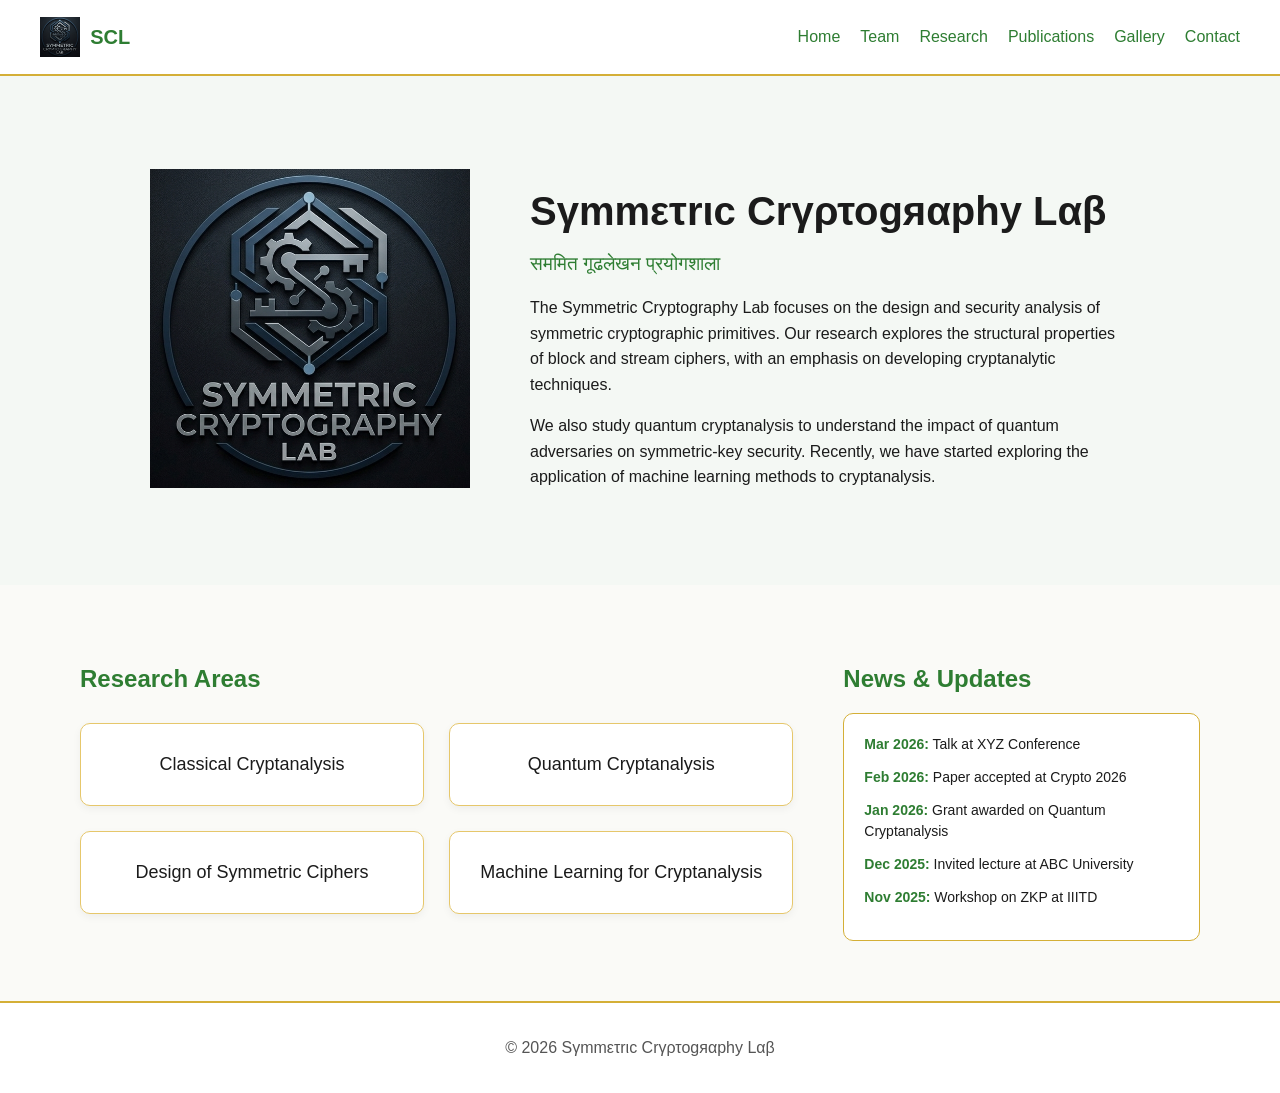
==== index.html @ 76f30d9d "Update index.html" ====
<!DOCTYPE html>
<html lang="en">
<head>
  <meta charset="UTF-8">
  <title>Sγmmετrιc Crγρτοgяαphy Lαβ</title>
  <link rel="stylesheet" href="style.css">
  <meta name="viewport" content="width=device-width, initial-scale=1.0">
</head>

<body>

<!-- Navbar -->
<nav>
  <div class="logo">
    <img src="image.png" alt="SCL Logo">
    <span>SCL</span>
  </div>

  <ul>
    <li><a href="index.html">Home</a></li>
    <li><a href="team.html">Team</a></li>
    <li><a href="research.html">Research</a></li>
    <li><a href="publications.html">Publications</a></li>
    <li><a href="gallery.html">Gallery</a></li>
    <li><a href="contact.html">Contact</a></li>
  </ul>
</nav>

<!-- ROW 1: Logo + About -->
<section class="hero-split">

  <div class="hero-left">
    <img src="image.png" alt="SCL Logo">
  </div>

  <div class="hero-right">
    <h1>Sγmmετrιc Crγρτοgяαphy Lαβ</h1>
    <h3>सममित गूढलेखन प्रयोगशाला</h3>

    <p>
      The Symmetric Cryptography Lab focuses on the design and security analysis of symmetric cryptographic primitives.
      Our research explores the structural properties of block and stream ciphers, with an emphasis on developing cryptanalytic techniques.
    </p>

    <p>
      We also study quantum cryptanalysis to understand the impact of quantum adversaries on symmetric-key security.
      Recently, we have started exploring the application of machine learning methods to cryptanalysis.
    </p>
  </div>

</section>

<!-- ROW 2: Research + News -->
<section class="split-section">

  <!-- LEFT: Research -->
  <div class="left">
    <h2>Research Areas</h2>

    <div class="grid">
      <div class="card">Classical Cryptanalysis</div>
    <div class="card">Quantum Cryptanalysis</div>
    <div class="card">Design of Symmetric Ciphers</div>
    <div class="card">Machine Learning for Cryptanalysis</div>
    </div>
  </div>

  <!-- RIGHT: News -->
<div class="right">
  <h2>News & Updates</h2>

  <div class="news-box">
    <ul>
      <li><strong>Mar 2026:</strong> Talk at XYZ Conference</li>
      <li><strong>Feb 2026:</strong> Paper accepted at Crypto 2026</li>
      <li><strong>Jan 2026:</strong> Grant awarded on Quantum Cryptanalysis</li>
      <li><strong>Dec 2025:</strong> Invited lecture at ABC University</li>
      <li><strong>Nov 2025:</strong> Workshop on ZKP at IIITD</li>
    </ul>
  </div>

</div>

</section>
  

<!-- Footer -->
<footer>
  <p>© 2026 Sγmmετrιc Crγρτοgяαphy Lαβ</p>
</footer>

</body>
</html>
---- style.css ----
body {
  font-family: "Segoe UI", Arial, sans-serif;
  margin: 0;
  background-color: #fafaf7;  /* very light warm background */
  color: #1b1b1b;
}

.container {
  max-width: 1100px;
  margin: auto;
  padding: 0 20px;
}

/* NAVBAR */
nav {
  background-color: #ffffff;
  border-bottom: 2px solid #d4af37;  /* gold */
  padding: 12px 40px;
  display: flex;
  justify-content: space-between;
  align-items: center;
}

/* Logo */
.logo {
  display: flex;
  align-items: center;
  gap: 10px;
}

.logo img {
  height: 40px;
}

.logo span {
  font-size: 20px;
  font-weight: bold;
  color: #2e7d32; /* subtle green */
}

/* Nav links */
nav ul {
  list-style: none;
  display: flex;
  gap: 20px;
}

nav a {
  color: #2e7d32;
  text-decoration: none;
  font-weight: 500;
}

nav a:hover {
  color: #b8962e; /* gold hover */
}

/* HERO SPLIT */
.hero-split {
  display: flex;
  align-items: center;
  justify-content: center;
  gap: 60px;
  padding: 80px;
  background-color: #f4f8f4; /* very light green tint */
}

.hero-left img {
  width: 320px;
  max-width: 100%;
}

.hero-right {
  max-width: 600px;
}

.hero-right h1 {
  font-size: 40px;
  margin-bottom: 10px;
  color: #1b1b1b;
}

.hero-right h3 {
  margin-bottom: 20px;
  font-weight: normal;
  color: #2e7d32;
}

.hero-right p {
  margin-bottom: 15px;
  line-height: 1.6;
}

/* SECTION */
.research-grid {
  padding: 60px 80px;
}

h2 {
  color: #2e7d32;
}

/* GRID */
.grid {
  display: grid;
  grid-template-columns: repeat(2, 1fr);
  gap: 25px;
  margin-top: 30px;
}

/* CARDS */
.card {
  background: #ffffff;
  padding: 30px;
  border-radius: 10px;
  text-align: center;
  font-weight: 500;
  font-size: 18px;

  /* border: 1.5px solid #d4af37;   */
  border: 1.5px solid #e6c76b; /* gold border */
  box-shadow: 0 3px 8px rgba(0,0,0,0.05);

  transition: all 0.2s ease;
}

.card:hover {
  transform: translateY(-4px);
  border-color: #b8962e;
}

/* FOOTER */
footer {
  text-align: center;
  padding: 20px;
  background-color: #ffffff;
  border-top: 2px solid #d4af37;
  color: #555;
}


/* PAGE TITLE */
.page-title,
section {
  padding-left: 80px;
  padding-right: 80px;
}

.page-title h1 {
  color: #2e7d32;
}

/* 3-COLUMN GRID */
.grid-3 {
  display: grid;
  grid-template-columns: repeat(3, 1fr);
  gap: 25px;
  margin-top: 20px;
}

/* PROFILE CARDS (PhD + Collaborators) */
.profile-card {
  background: white;
  border: 1.5px solid #d4af37;
  border-radius: 10px;
  padding: 20px;
  text-align: center;
}

.profile-card img {
  width: 100%;
  height: 220px;
  object-fit: cover;
  border-radius: 8px;
  margin-bottom: 15px;
}

.profile-card h3 {
  margin-bottom: 10px;
}

/* LIST CARDS (Project + Interns) */
.list-cards {
  display: flex;
  flex-direction: column;
  gap: 20px;
}

.list-card {
  background: white;
  border: 1.5px solid #d4af37;
  padding: 20px;
  border-radius: 10px;
}

.project {
  font-style: italic;
  color: #2e7d32;
  margin-top: 5px;
}


/* SPLIT SECTION */
.split-section {
  display: flex;
  gap: 50px;
  padding: 60px 80px;
  align-items: flex-start;
}

/* LEFT + RIGHT */
.split-section .left {
  flex: 2;
}

.split-section .right {
  flex: 1;
}

/* NEWS BOX */
.news-box {
  background: white;
  border: 1.5px solid #d4af37;
  border-radius: 10px;
  padding: 20px;

  max-height: 250px;
  overflow-y: auto;  /* scroll only if needed */
}

/* NEWS LIST */
.news-box ul {
  list-style: none;
  padding: 0;
  margin: 0;
}

.news-box li {
  margin-bottom: 12px;
  font-size: 14px;
  line-height: 1.5;
}

/* subtle scrollbar (optional) */
.news-box::-webkit-scrollbar {
  width: 6px;
}

.news-box::-webkit-scrollbar-thumb {
  background: #d4af37;
  border-radius: 10px;
}

.news-box li strong {
  color: #2e7d32;
}

/* KEYFRAMES */
@keyframes scrollNews {
  0%   { transform: translateY(0); }
  100% { transform: translateY(-50%); }
}
































/* ========================= */
/* 📱 MOBILE + TABLET SUPPORT */
/* ========================= */

@media (max-width: 900px) {

  /* HERO SECTION */
  .hero-split {
    flex-direction: column;
    text-align: center;
    padding: 40px 20px;
  }

  .hero-left img {
    width: 220px;
  }

  /* NAVBAR STACK */
  nav {
    flex-direction: column;
    gap: 10px;
  }

  nav ul {
    flex-wrap: wrap;
    justify-content: center;
  }

  /* GRID → 1 COLUMN */
  .grid {
    grid-template-columns: 1fr;
  }

  .grid-3 {
    grid-template-columns: 1fr;
  }

  /* SECTIONS PADDING */
  section {
    padding: 40px 20px;
  }

  .split-section {
    flex-direction: column;
  }

  .news-box {
    height: auto;
  }

  .news-box ul {
    animation: none;
  }
}
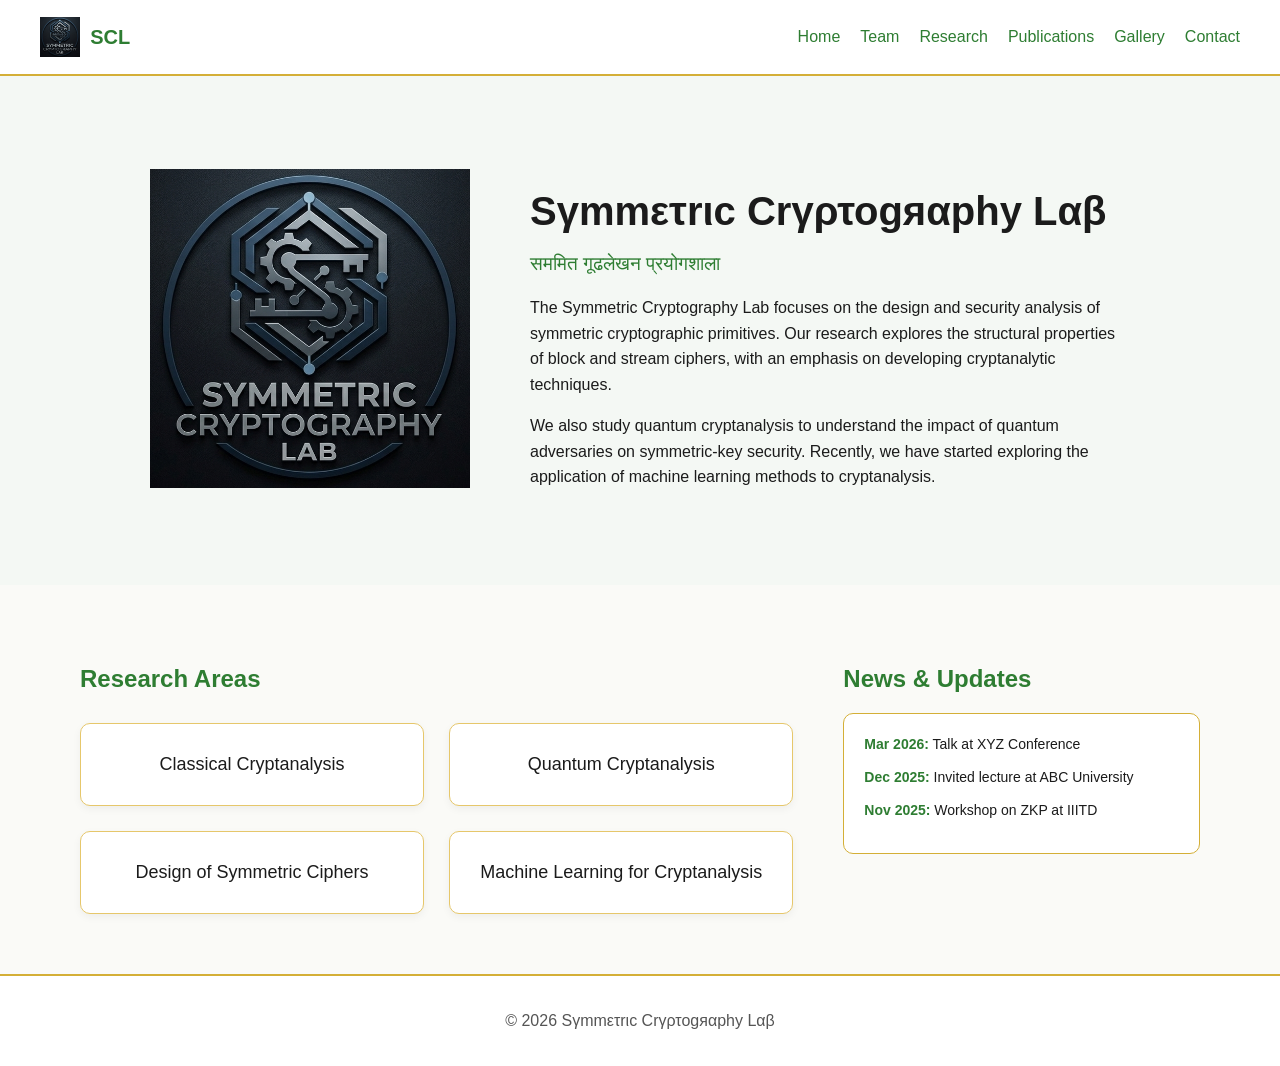
==== commit 7b136f7c: "Update index.html" ====
--- a/index.html
+++ b/index.html
@@ -72,8 +72,8 @@
   <div class="news-box">
     <ul>
       <li><strong>Mar 2026:</strong> Talk at XYZ Conference</li>
-      <li><strong>Feb 2026:</strong> Paper accepted at Crypto 2026</li>
-      <li><strong>Jan 2026:</strong> Grant awarded on Quantum Cryptanalysis</li>
+      <!-- <li><strong>Feb 2026:</strong> Paper accepted at Crypto 2026</li> -->
+      <!-- <li><strong>Jan 2026:</strong> Grant awarded on Quantum Cryptanalysis</li> -->
       <li><strong>Dec 2025:</strong> Invited lecture at ABC University</li>
       <li><strong>Nov 2025:</strong> Workshop on ZKP at IIITD</li>
     </ul>
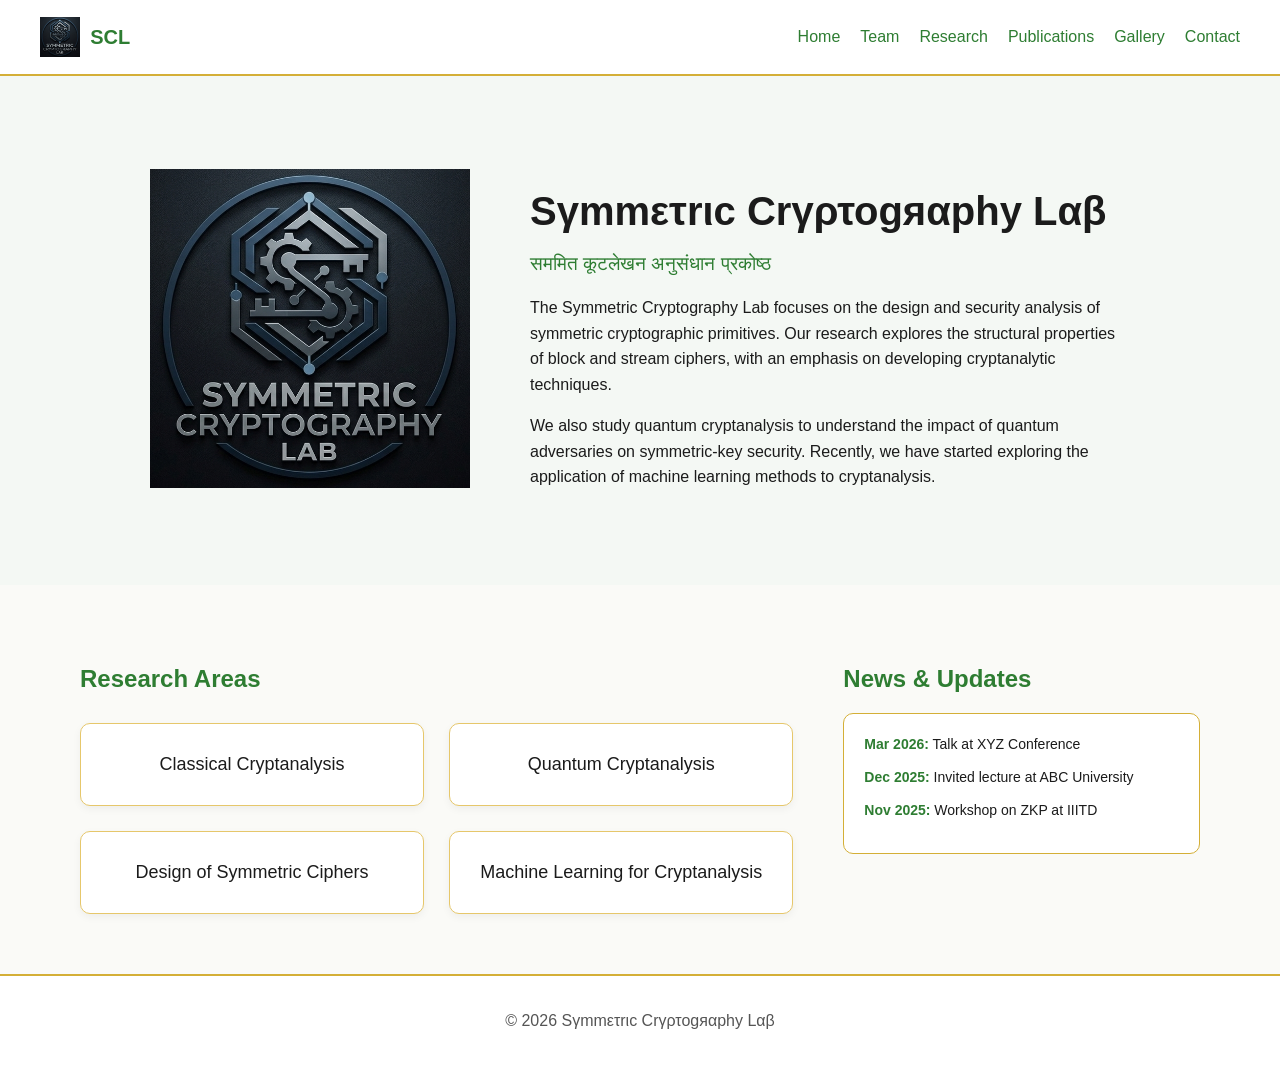
==== commit 4c149fb9: "Update index.html" ====
--- a/index.html
+++ b/index.html
@@ -35,7 +35,7 @@
 
   <div class="hero-right">
     <h1>Sγmmετrιc Crγρτοgяαphy Lαβ</h1>
-    <h3>सममित गूढलेखन प्रयोगशाला</h3>
+    <h3>सममित कूटलेखन अनुसंधान प्रकोष्ठ</h3>
 
     <p>
       The Symmetric Cryptography Lab focuses on the design and security analysis of symmetric cryptographic primitives.
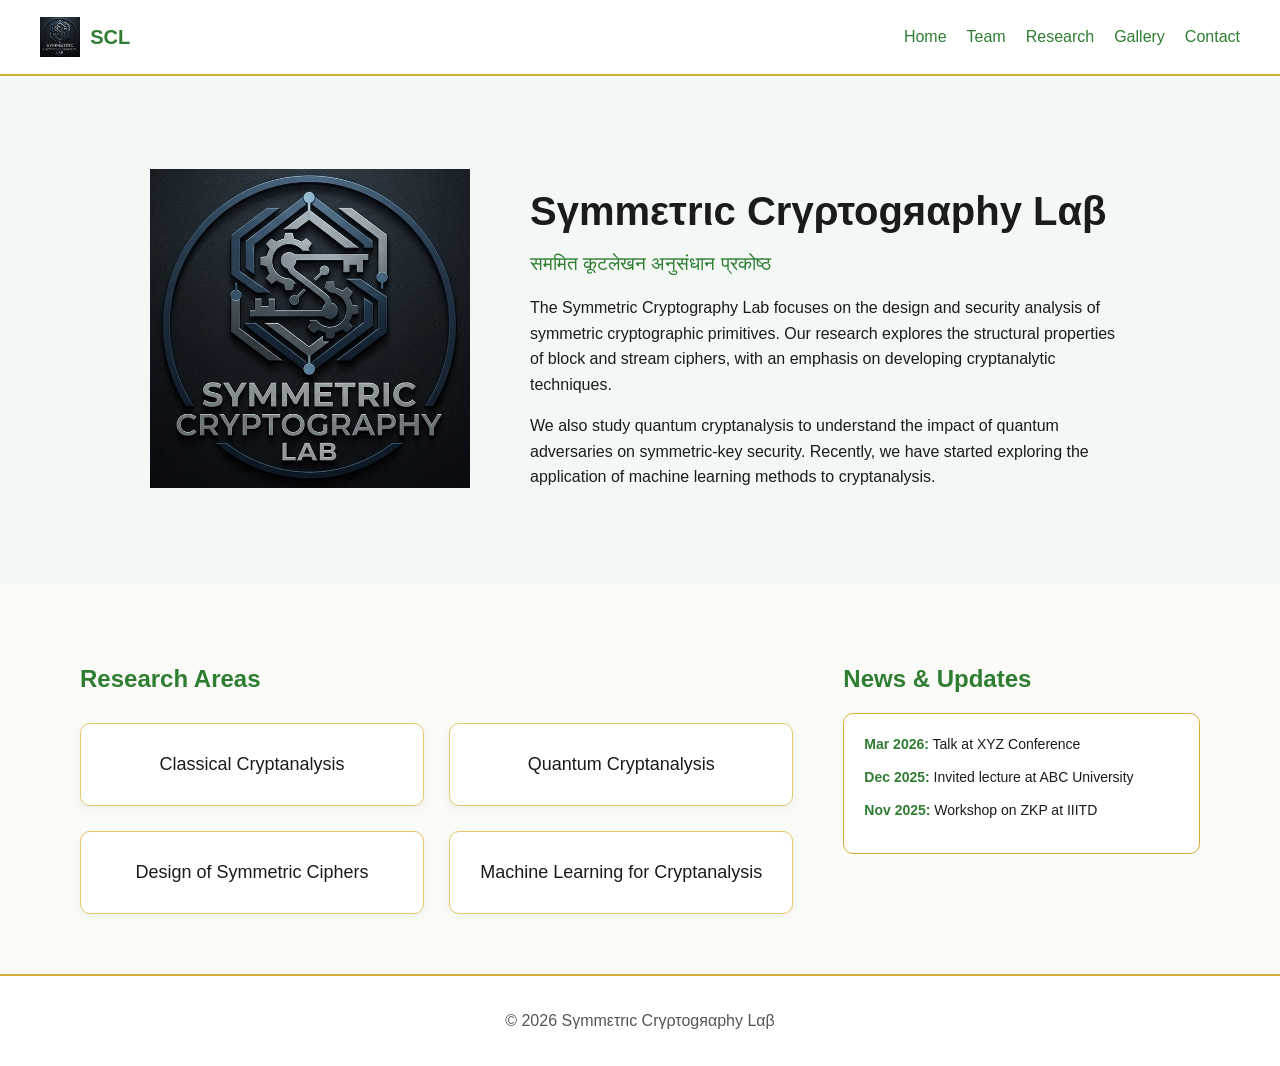
==== commit 5a3f8a93: "Update index.html" ====
--- a/index.html
+++ b/index.html
@@ -20,7 +20,7 @@
     <li><a href="index.html">Home</a></li>
     <li><a href="team.html">Team</a></li>
     <li><a href="research.html">Research</a></li>
-    <li><a href="publications.html">Publications</a></li>
+    <!-- <li><a href="publications.html">Publications</a></li> -->
     <li><a href="gallery.html">Gallery</a></li>
     <li><a href="contact.html">Contact</a></li>
   </ul>
--- a/style.css
+++ b/style.css
@@ -169,8 +169,9 @@
 
 .profile-card img {
   width: 100%;
-  height: 220px;
+  height: 260px;
   object-fit: cover;
+  object-position: top;
   border-radius: 8px;
   margin-bottom: 15px;
 }
@@ -255,6 +256,81 @@
   color: #2e7d32;
 }
 
+
+/* IMAGE CONTAINER */
+/* IMAGE CONTAINER */
+.img-container {
+  position: relative;
+  width: 100%;
+  height: 240px;              /* fixed box */
+  display: flex;
+  align-items: center;
+  justify-content: center;
+  background: #f4f4f4;        /* fills empty space nicely */
+  border-radius: 8px;
+  overflow: hidden;           /* ensures overlay fits properly */
+}
+
+/* IMAGE */
+.img-container img {
+  max-width: 100%;
+  max-height: 100%;
+  object-fit: contain;        /* preserves portrait/landscape */
+}
+
+/* OVERLAY (hidden by default) */
+.overlay {
+  position: absolute;
+  top: 0;
+  left: 0;
+  width: 100%;
+  height: 100%;
+  background: rgba(27, 94, 32, 0.6); /* green tint */
+
+  display: flex;
+  justify-content: center;
+  align-items: center;
+  gap: 20px;
+
+  opacity: 0;
+  transition: opacity 0.3s ease;
+
+  border-radius: 8px;
+}
+
+/* SHOW ON HOVER */
+.img-container:hover .overlay {
+  opacity: 1;
+}
+
+/* ICON LINKS */
+.overlay a {
+  background: white;
+  color: #1b1b1b;
+  font-size: 20px;
+  padding: 10px;
+  border-radius: 50%;
+  text-decoration: none;
+
+  transition: transform 0.2s ease;
+}
+
+.overlay a:hover {
+  transform: scale(1.2);
+}
+
+/* CARD HOVER EFFECT */
+.profile-card {
+  transition: transform 0.2s ease, box-shadow 0.2s ease;
+}
+
+.profile-card:hover {
+  transform: translateY(-6px);
+  box-shadow: 0 8px 20px rgba(0,0,0,0.1);
+}
+
+
+
 /* KEYFRAMES */
 @keyframes scrollNews {
   0%   { transform: translateY(0); }
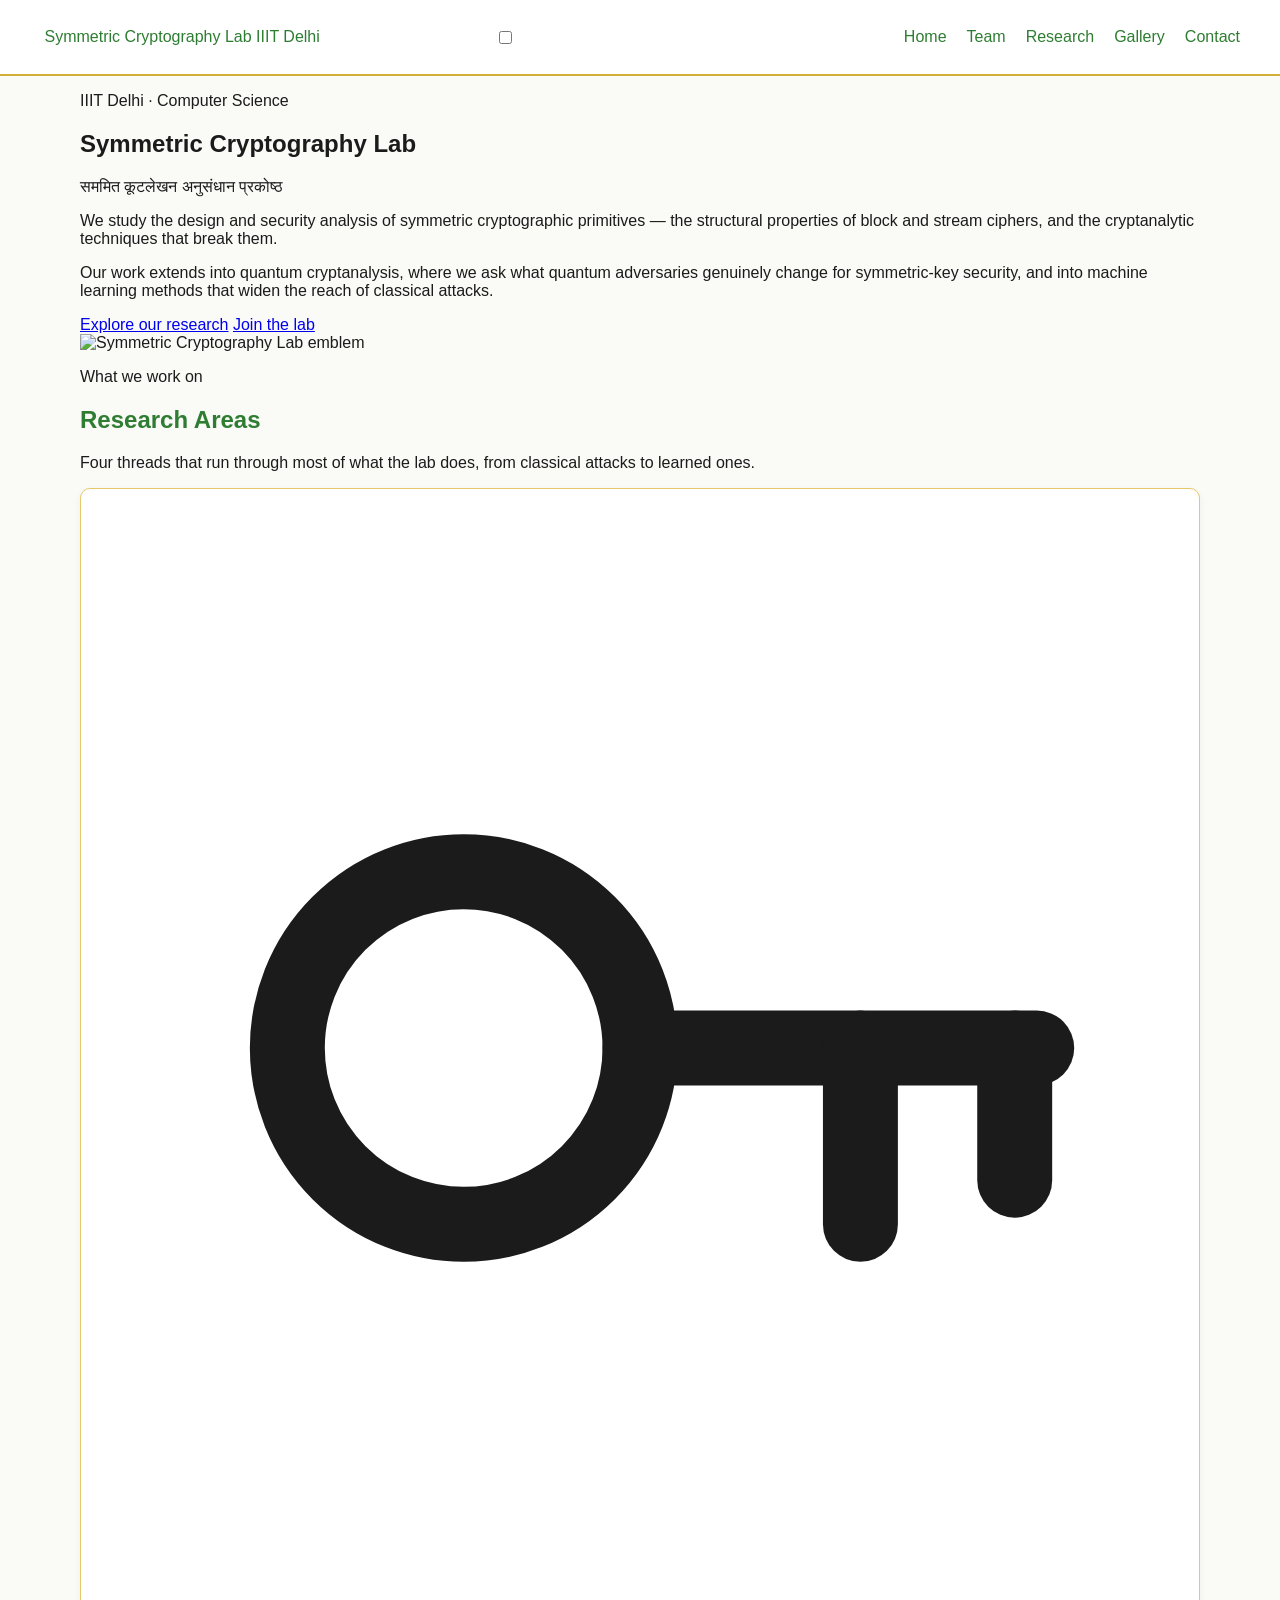
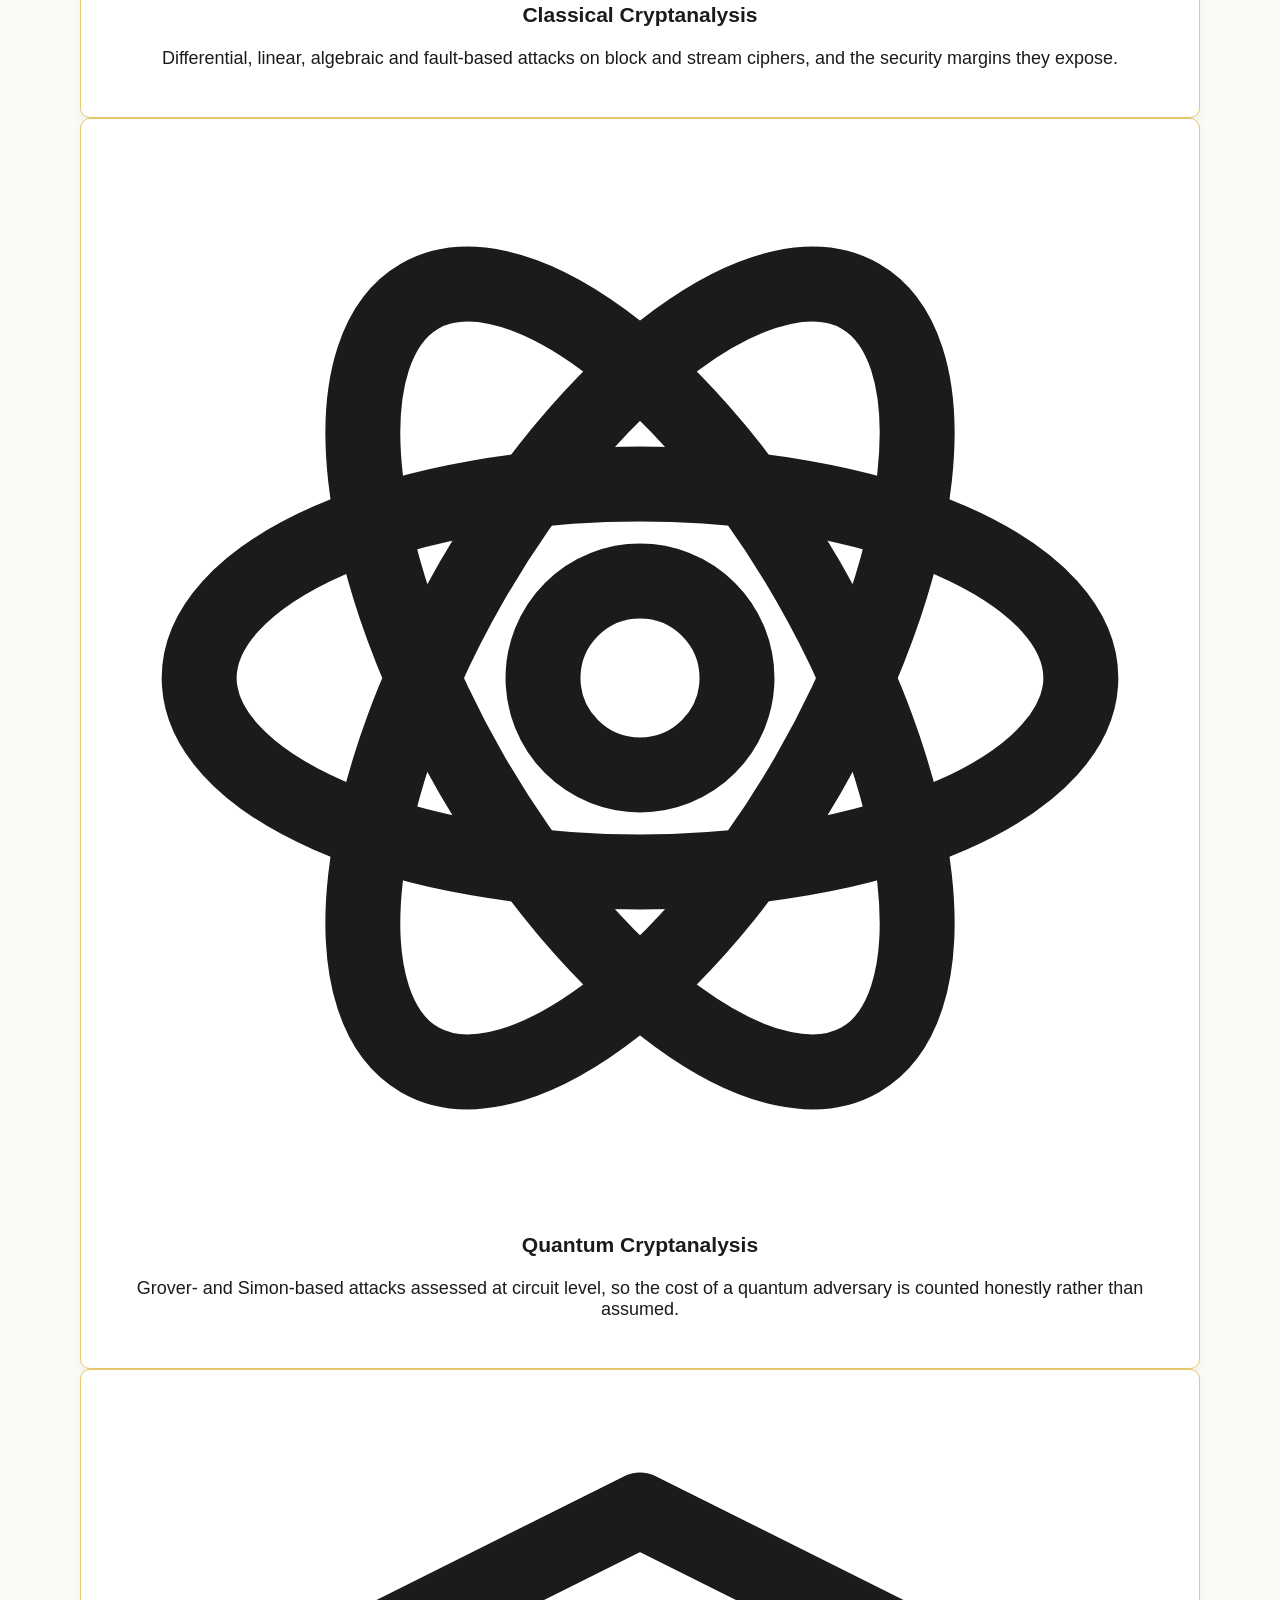
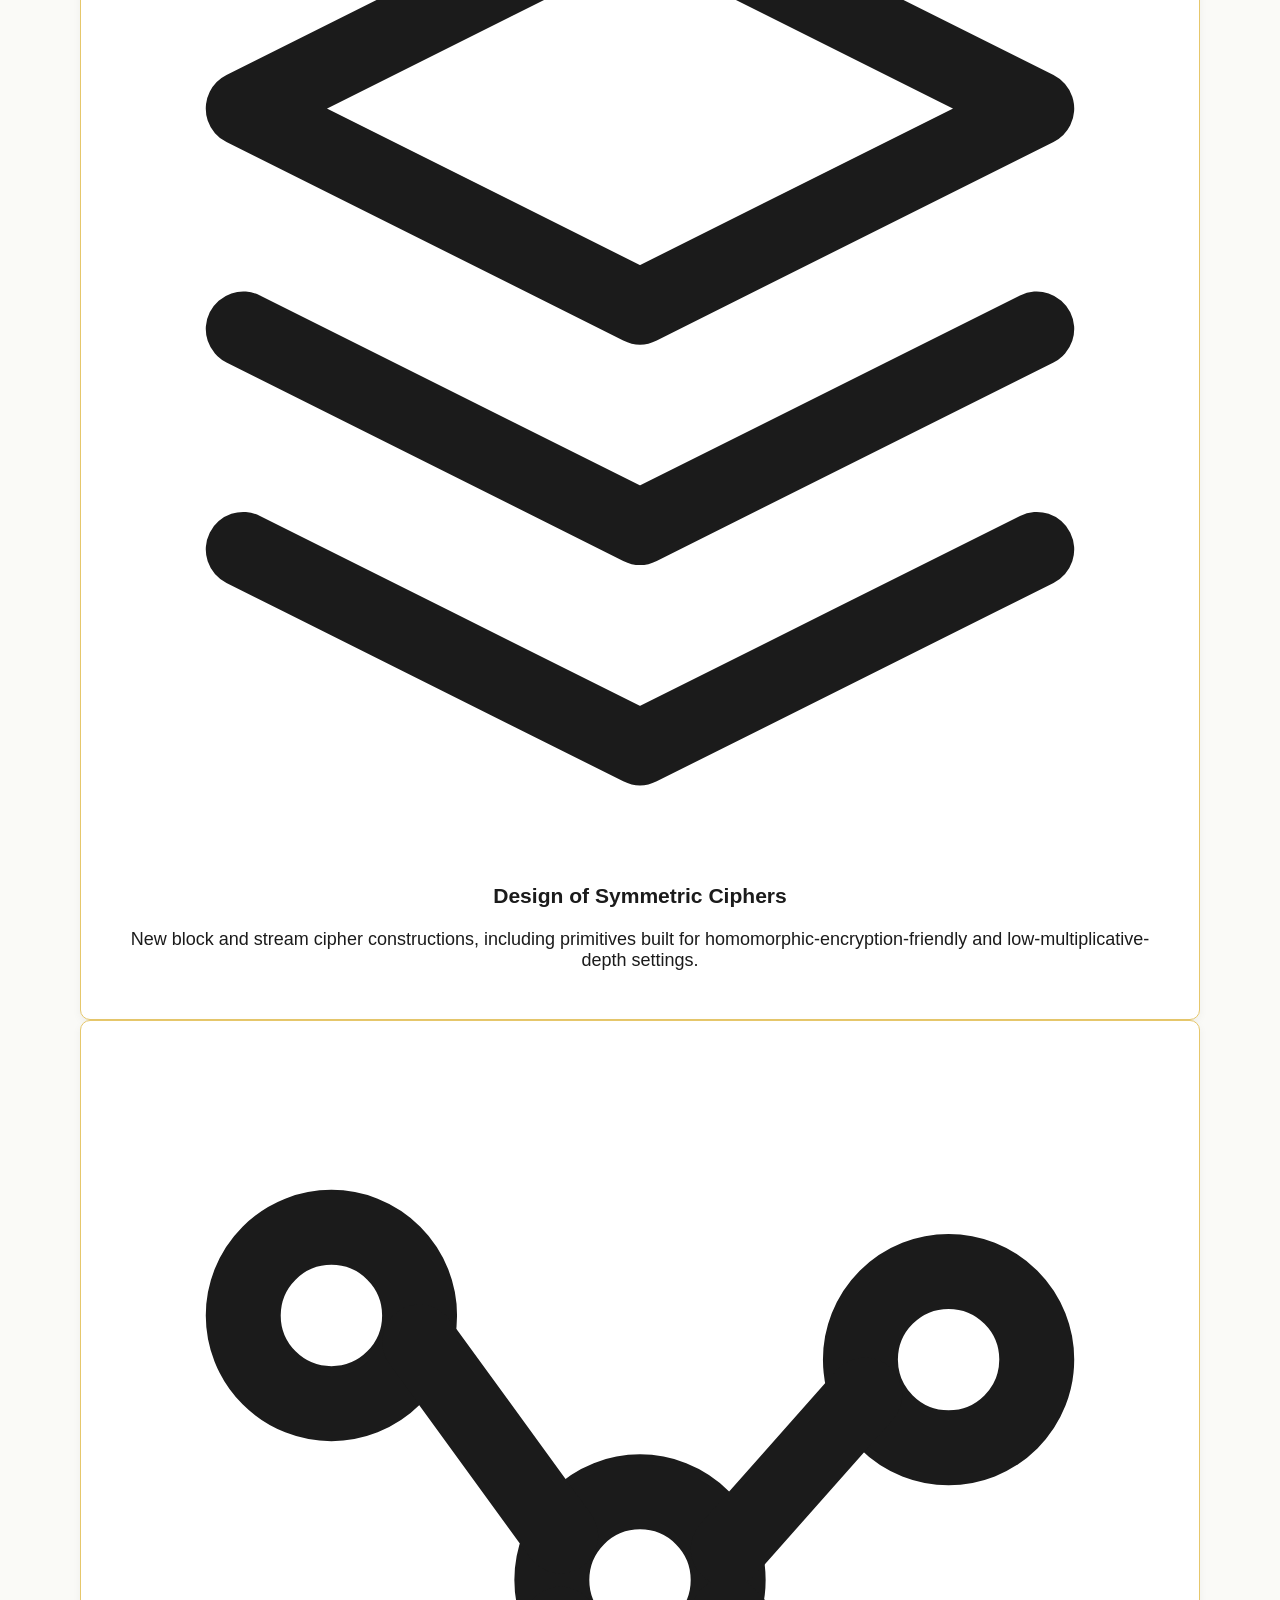
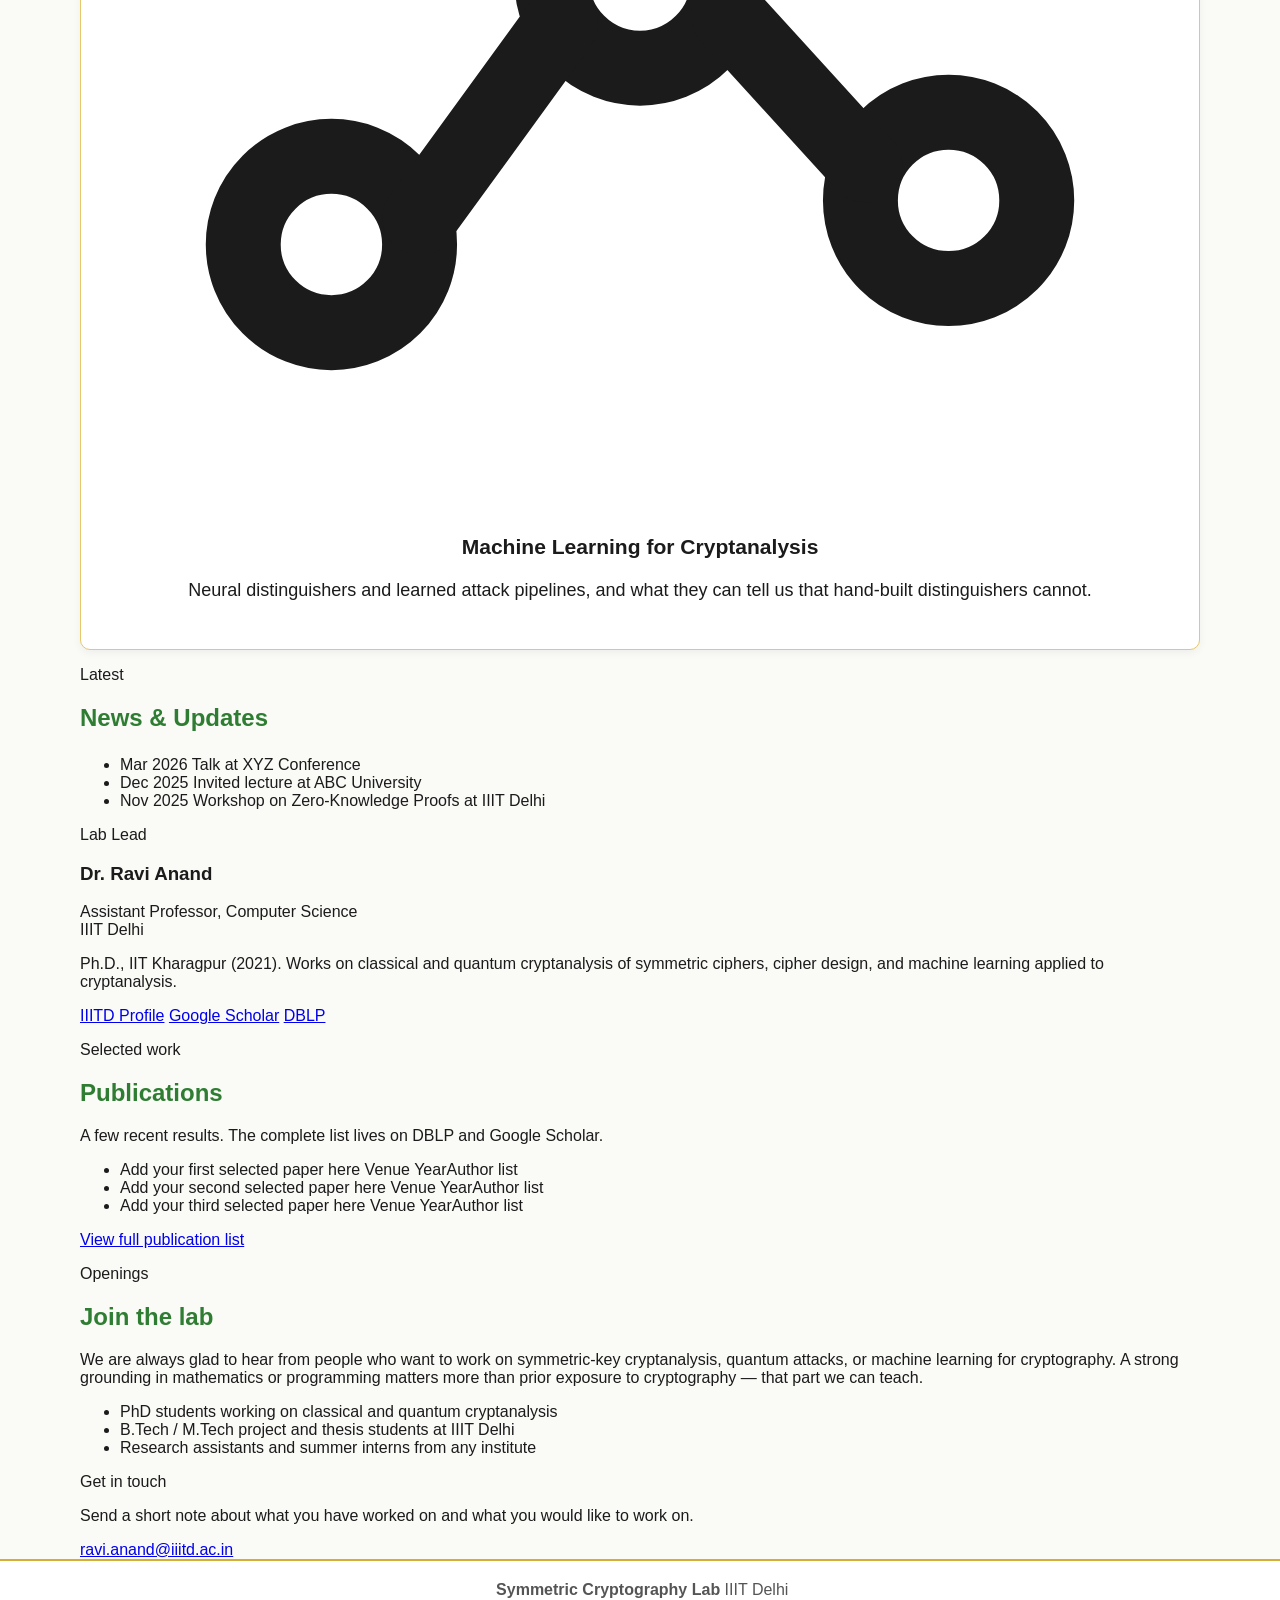
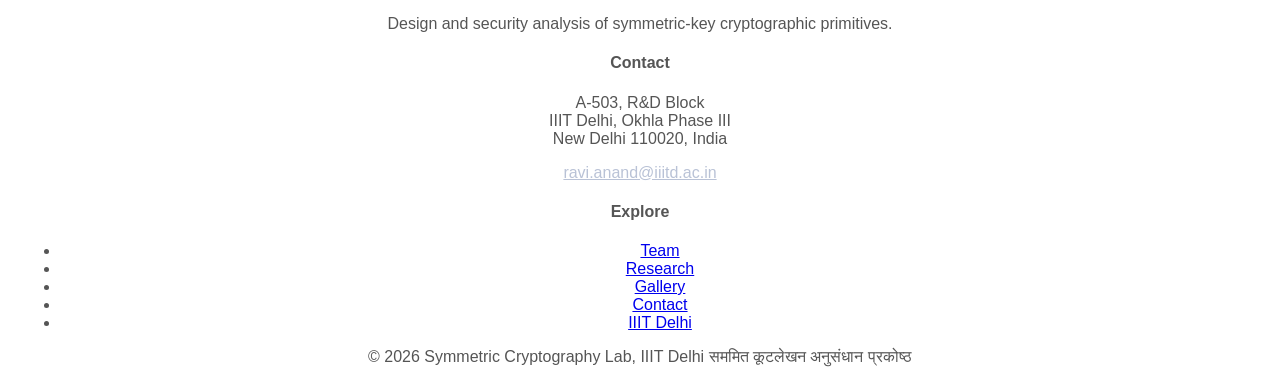
==== commit 57c5c52d: "Update index.html" ====
--- a/index.html
+++ b/index.html
@@ -2,91 +2,308 @@
 <html lang="en">
 <head>
   <meta charset="UTF-8">
-  <title>Sγmmετrιc Crγρτοgяαphy Lαβ</title>
+  <meta name="viewport" content="width=device-width, initial-scale=1.0">
+
+  <title>Symmetric Cryptography Lab — IIIT Delhi</title>
+  <meta name="description" content="The Symmetric Cryptography Lab at IIIT Delhi works on the design and security analysis of symmetric-key primitives: classical and quantum cryptanalysis, cipher design, and machine learning for cryptanalysis.">
+
+  <link rel="icon" href="favicon.ico" sizes="any">
+  <link rel="icon" href="assets/favicon-64.png" type="image/png">
+  <link rel="apple-touch-icon" href="assets/apple-touch-icon.png">
+
+  <link rel="preconnect" href="https://fonts.googleapis.com">
+  <link rel="preconnect" href="https://fonts.gstatic.com" crossorigin>
+  <link href="https://fonts.googleapis.com/css2?family=Inter:wght@400;500;600;700&family=Space+Grotesk:wght@500;600;700&family=JetBrains+Mono:wght@400;500;600&display=swap" rel="stylesheet">
+
   <link rel="stylesheet" href="style.css">
-  <meta name="viewport" content="width=device-width, initial-scale=1.0">
 </head>
 
 <body>
 
-<!-- Navbar -->
-<nav>
-  <div class="logo">
-    <img src="image.png" alt="SCL Logo">
-    <span>SCL</span>
-  </div>
-
-  <ul>
-    <li><a href="index.html">Home</a></li>
-    <li><a href="team.html">Team</a></li>
-    <li><a href="research.html">Research</a></li>
-    <!-- <li><a href="publications.html">Publications</a></li> -->
-    <li><a href="gallery.html">Gallery</a></li>
-    <li><a href="contact.html">Contact</a></li>
-  </ul>
-</nav>
-
-<!-- ROW 1: Logo + About -->
-<section class="hero-split">
-
-  <div class="hero-left">
-    <img src="image.png" alt="SCL Logo">
-  </div>
-
-  <div class="hero-right">
-    <h1>Sγmmετrιc Crγρτοgяαphy Lαβ</h1>
-    <h3>सममित कूटलेखन अनुसंधान प्रकोष्ठ</h3>
-
-    <p>
-      The Symmetric Cryptography Lab focuses on the design and security analysis of symmetric cryptographic primitives.
-      Our research explores the structural properties of block and stream ciphers, with an emphasis on developing cryptanalytic techniques.
-    </p>
-
-    <p>
-      We also study quantum cryptanalysis to understand the impact of quantum adversaries on symmetric-key security.
-      Recently, we have started exploring the application of machine learning methods to cryptanalysis.
-    </p>
-  </div>
-
-</section>
-
-<!-- ROW 2: Research + News -->
-<section class="split-section">
-
-  <!-- LEFT: Research -->
-  <div class="left">
-    <h2>Research Areas</h2>
-
-    <div class="grid">
-      <div class="card">Classical Cryptanalysis</div>
-    <div class="card">Quantum Cryptanalysis</div>
-    <div class="card">Design of Symmetric Ciphers</div>
-    <div class="card">Machine Learning for Cryptanalysis</div>
-    </div>
-  </div>
-
-  <!-- RIGHT: News -->
-<div class="right">
-  <h2>News & Updates</h2>
-
-  <div class="news-box">
-    <ul>
-      <li><strong>Mar 2026:</strong> Talk at XYZ Conference</li>
-      <!-- <li><strong>Feb 2026:</strong> Paper accepted at Crypto 2026</li> -->
-      <!-- <li><strong>Jan 2026:</strong> Grant awarded on Quantum Cryptanalysis</li> -->
-      <li><strong>Dec 2025:</strong> Invited lecture at ABC University</li>
-      <li><strong>Nov 2025:</strong> Workshop on ZKP at IIITD</li>
+<!-- ============ HEADER ============ -->
+<header class="site-header">
+  <nav class="nav">
+    <a class="brand" href="index.html">
+      <img src="assets/logo-mark.png" alt="">
+      <span class="brand-text">
+        <span class="brand-name">Symmetric Cryptography Lab</span>
+        <span class="brand-sub">IIIT Delhi</span>
+      </span>
+    </a>
+
+    <input type="checkbox" id="navToggle" class="nav-toggle">
+    <label for="navToggle" class="nav-burger" aria-label="Menu"><span></span><span></span><span></span></label>
+
+    <ul class="nav-links">
+      <li><a href="index.html" aria-current="page">Home</a></li>
+      <li><a href="team.html">Team</a></li>
+      <li><a href="research.html">Research</a></li>
+      <!-- <li><a href="publications.html">Publications</a></li> -->
+      <li><a href="gallery.html">Gallery</a></li>
+      <li><a href="contact.html">Contact</a></li>
     </ul>
-  </div>
-
-</div>
-
-</section>
-  
-
-<!-- Footer -->
-<footer>
-  <p>© 2026 Sγmmετrιc Crγρτοgяαphy Lαβ</p>
+  </nav>
+</header>
+
+<!-- ============ HERO ============ -->
+<section class="hero">
+  <div class="shell">
+
+    <div class="hero-copy">
+      <p class="eyebrow on-dark">IIIT Delhi · Computer Science</p>
+
+      <h1>
+        Symmetric
+        <span class="accent">Cryptography Lab</span>
+      </h1>
+
+      <p class="devanagari">सममित कूटलेखन अनुसंधान प्रकोष्ठ</p>
+
+      <p class="lead">
+        We study the design and security analysis of symmetric cryptographic primitives —
+        the structural properties of block and stream ciphers, and the cryptanalytic
+        techniques that break them.
+      </p>
+
+      <p class="lead">
+        Our work extends into quantum cryptanalysis, where we ask what quantum adversaries
+        genuinely change for symmetric-key security, and into machine learning methods that
+        widen the reach of classical attacks.
+      </p>
+
+      <div class="hero-actions">
+        <a class="btn btn-primary" href="#research">Explore our research</a>
+        <a class="btn btn-ghost" href="#join">Join the lab</a>
+      </div>
+    </div>
+
+    <div class="hero-art">
+      <img src="assets/logo-mark.png" alt="Symmetric Cryptography Lab emblem">
+    </div>
+
+  </div>
+</section>
+
+<!-- ============ RESEARCH AREAS ============ -->
+<section class="section" id="research">
+  <div class="shell">
+
+    <div class="section-head">
+      <div class="rule"></div>
+      <p class="eyebrow">What we work on</p>
+      <h2>Research Areas</h2>
+      <p>Four threads that run through most of what the lab does, from classical attacks to learned ones.</p>
+    </div>
+
+    <div class="grid-4">
+
+      <article class="card">
+        <div class="card-icon">
+          <svg viewBox="0 0 24 24" fill="none" stroke="currentColor" stroke-width="1.7" stroke-linecap="round" stroke-linejoin="round">
+            <circle cx="8" cy="12" r="4"/><path d="M12 12h9"/><path d="M17 12v4"/><path d="M20.5 12v3"/>
+          </svg>
+        </div>
+        <h3>Classical Cryptanalysis</h3>
+        <p>Differential, linear, algebraic and fault-based attacks on block and stream ciphers, and the security margins they expose.</p>
+      </article>
+
+      <article class="card">
+        <div class="card-icon">
+          <svg viewBox="0 0 24 24" fill="none" stroke="currentColor" stroke-width="1.7" stroke-linecap="round" stroke-linejoin="round">
+            <circle cx="12" cy="12" r="2.2"/>
+            <ellipse cx="12" cy="12" rx="10" ry="4.4"/>
+            <ellipse cx="12" cy="12" rx="10" ry="4.4" transform="rotate(60 12 12)"/>
+            <ellipse cx="12" cy="12" rx="10" ry="4.4" transform="rotate(120 12 12)"/>
+          </svg>
+        </div>
+        <h3>Quantum Cryptanalysis</h3>
+        <p>Grover- and Simon-based attacks assessed at circuit level, so the cost of a quantum adversary is counted honestly rather than assumed.</p>
+      </article>
+
+      <article class="card">
+        <div class="card-icon">
+          <svg viewBox="0 0 24 24" fill="none" stroke="currentColor" stroke-width="1.7" stroke-linecap="round" stroke-linejoin="round">
+            <path d="M12 2.5 21 7l-9 4.5L3 7z"/><path d="M3 12l9 4.5L21 12"/><path d="M3 17l9 4.5L21 17"/>
+          </svg>
+        </div>
+        <h3>Design of Symmetric Ciphers</h3>
+        <p>New block and stream cipher constructions, including primitives built for homomorphic-encryption-friendly and low-multiplicative-depth settings.</p>
+      </article>
+
+      <article class="card">
+        <div class="card-icon">
+          <svg viewBox="0 0 24 24" fill="none" stroke="currentColor" stroke-width="1.7" stroke-linecap="round" stroke-linejoin="round">
+            <circle cx="5" cy="6" r="2"/><circle cx="5" cy="18" r="2"/><circle cx="12" cy="12" r="2"/><circle cx="19" cy="7" r="2"/><circle cx="19" cy="17" r="2"/>
+            <path d="M7 6.6 10.2 11M7 17.4 10.2 13M14 11.3 17.1 7.8M14 12.8 17.1 16.2"/>
+          </svg>
+        </div>
+        <h3>Machine Learning for Cryptanalysis</h3>
+        <p>Neural distinguishers and learned attack pipelines, and what they can tell us that hand-built distinguishers cannot.</p>
+      </article>
+
+    </div>
+  </div>
+</section>
+
+<!-- ============ NEWS + LAB LEAD ============ -->
+<section class="section tinted">
+  <div class="shell split">
+
+    <div>
+      <div class="section-head" style="margin-bottom:24px">
+        <div class="rule"></div>
+        <p class="eyebrow">Latest</p>
+        <h2>News &amp; Updates</h2>
+      </div>
+
+      <!-- TODO (Ravi): replace the two placeholder entries below with real items -->
+      <ul class="news-list">
+        <li>
+          <span class="news-date">Mar 2026</span>
+          <span>Talk at XYZ Conference</span>
+        </li>
+        <li>
+          <span class="news-date">Dec 2025</span>
+          <span>Invited lecture at ABC University</span>
+        </li>
+        <li>
+          <span class="news-date">Nov 2025</span>
+          <span>Workshop on Zero-Knowledge Proofs at IIIT Delhi</span>
+        </li>
+      </ul>
+    </div>
+
+    <aside class="pi-card">
+      <p class="role">Lab Lead</p>
+      <h3>Dr. Ravi Anand</h3>
+      <p class="affil">Assistant Professor, Computer Science<br>IIIT Delhi</p>
+      <p>
+        Ph.D., IIT Kharagpur (2021). Works on classical and quantum cryptanalysis of
+        symmetric ciphers, cipher design, and machine learning applied to cryptanalysis.
+      </p>
+      <div class="link-row">
+        <a class="chip" href="https://iiitd.ac.in/ravianand" target="_blank" rel="noopener">IIITD Profile</a>
+        <a class="chip" href="https://scholar.google.com/citations?user=ZB6aUc0AAAAJ&amp;hl=en" target="_blank" rel="noopener">Google Scholar</a>
+        <a class="chip" href="https://dblp.org/pid/203/4259.html" target="_blank" rel="noopener">DBLP</a>
+      </div>
+    </aside>
+
+  </div>
+</section>
+
+<!-- ============ SELECTED PUBLICATIONS ============ -->
+<section class="section">
+  <div class="shell">
+
+    <div class="section-head">
+      <div class="rule"></div>
+      <p class="eyebrow">Selected work</p>
+      <h2>Publications</h2>
+      <p>A few recent results. The complete list lives on DBLP and Google Scholar.</p>
+    </div>
+
+    <!--
+      TODO (Ravi): replace these three entries with real papers.
+      Pattern for each item:
+        <li>
+          <span class="pub-title">Paper title</span>
+          <span class="pub-meta"><span class="venue">VENUE YEAR</span>Author One, Author Two, Author Three</span>
+        </li>
+    -->
+    <ul class="pub-list">
+      <li>
+        <span class="pub-title">Add your first selected paper here</span>
+        <span class="pub-meta"><span class="venue">Venue Year</span>Author list</span>
+      </li>
+      <li>
+        <span class="pub-title">Add your second selected paper here</span>
+        <span class="pub-meta"><span class="venue">Venue Year</span>Author list</span>
+      </li>
+      <li>
+        <span class="pub-title">Add your third selected paper here</span>
+        <span class="pub-meta"><span class="venue">Venue Year</span>Author list</span>
+      </li>
+    </ul>
+
+    <a class="btn btn-solid" href="https://dblp.org/pid/203/4259.html" target="_blank" rel="noopener">
+      View full publication list
+    </a>
+
+  </div>
+</section>
+
+<!-- ============ JOIN US ============ -->
+<section class="section dark" id="join">
+  <div class="shell join">
+
+    <div>
+      <p class="eyebrow on-dark">Openings</p>
+      <h2>Join the lab</h2>
+      <p>
+        We are always glad to hear from people who want to work on symmetric-key
+        cryptanalysis, quantum attacks, or machine learning for cryptography. A strong
+        grounding in mathematics or programming matters more than prior exposure to
+        cryptography — that part we can teach.
+      </p>
+
+      <ul class="join-points">
+        <li>PhD students working on classical and quantum cryptanalysis</li>
+        <li>B.Tech / M.Tech project and thesis students at IIIT Delhi</li>
+        <li>Research assistants and summer interns from any institute</li>
+      </ul>
+    </div>
+
+    <div class="join-cta">
+      <p class="role">Get in touch</p>
+      <p>Send a short note about what you have worked on and what you would like to work on.</p>
+      <a class="btn btn-primary" href="mailto:ravi.anand@iiitd.ac.in">ravi.anand@iiitd.ac.in</a>
+    </div>
+
+  </div>
+</section>
+
+<!-- ============ FOOTER ============ -->
+<footer class="site-footer">
+  <div class="shell">
+
+    <div class="footer-grid">
+
+      <div>
+        <div class="footer-brand">
+          <img src="assets/logo-mark.png" alt="">
+          <span>
+            <strong>Symmetric Cryptography Lab</strong>
+            <span class="brand-sub">IIIT Delhi</span>
+          </span>
+        </div>
+        <p>Design and security analysis of symmetric-key cryptographic primitives.</p>
+      </div>
+
+      <div>
+        <h4>Contact</h4>
+        <p>A-503, R&amp;D Block<br>IIIT Delhi, Okhla Phase III<br>New Delhi 110020, India</p>
+        <p><a href="mailto:ravi.anand@iiitd.ac.in" style="color:#b9c2d6">ravi.anand@iiitd.ac.in</a></p>
+      </div>
+
+      <div>
+        <h4>Explore</h4>
+        <ul class="footer-links">
+          <li><a href="team.html">Team</a></li>
+          <li><a href="research.html">Research</a></li>
+          <li><a href="gallery.html">Gallery</a></li>
+          <li><a href="contact.html">Contact</a></li>
+          <li><a href="https://iiitd.ac.in" target="_blank" rel="noopener">IIIT Delhi</a></li>
+        </ul>
+      </div>
+
+    </div>
+
+    <div class="footer-bottom">
+      <span>© 2026 Symmetric Cryptography Lab, IIIT Delhi</span>
+      <span>सममित कूटलेखन अनुसंधान प्रकोष्ठ</span>
+    </div>
+
+  </div>
 </footer>
 
 </body>
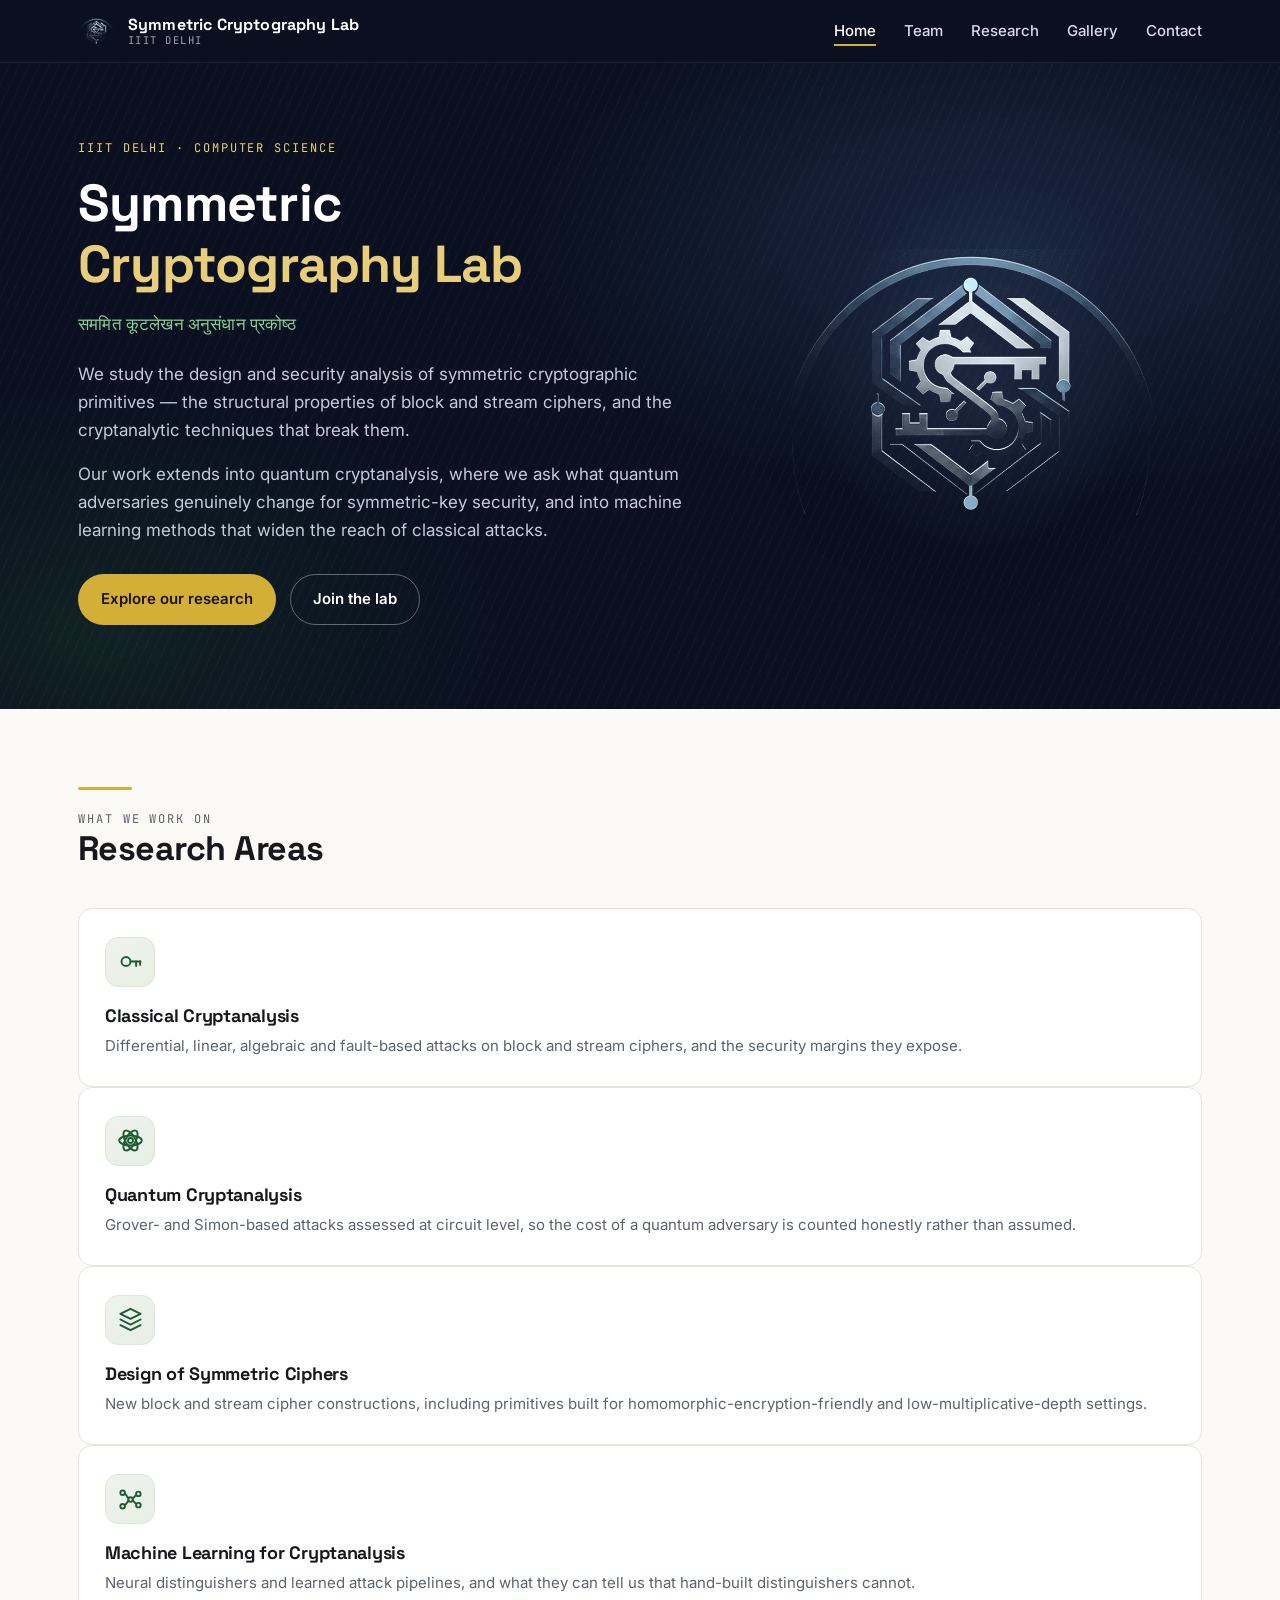
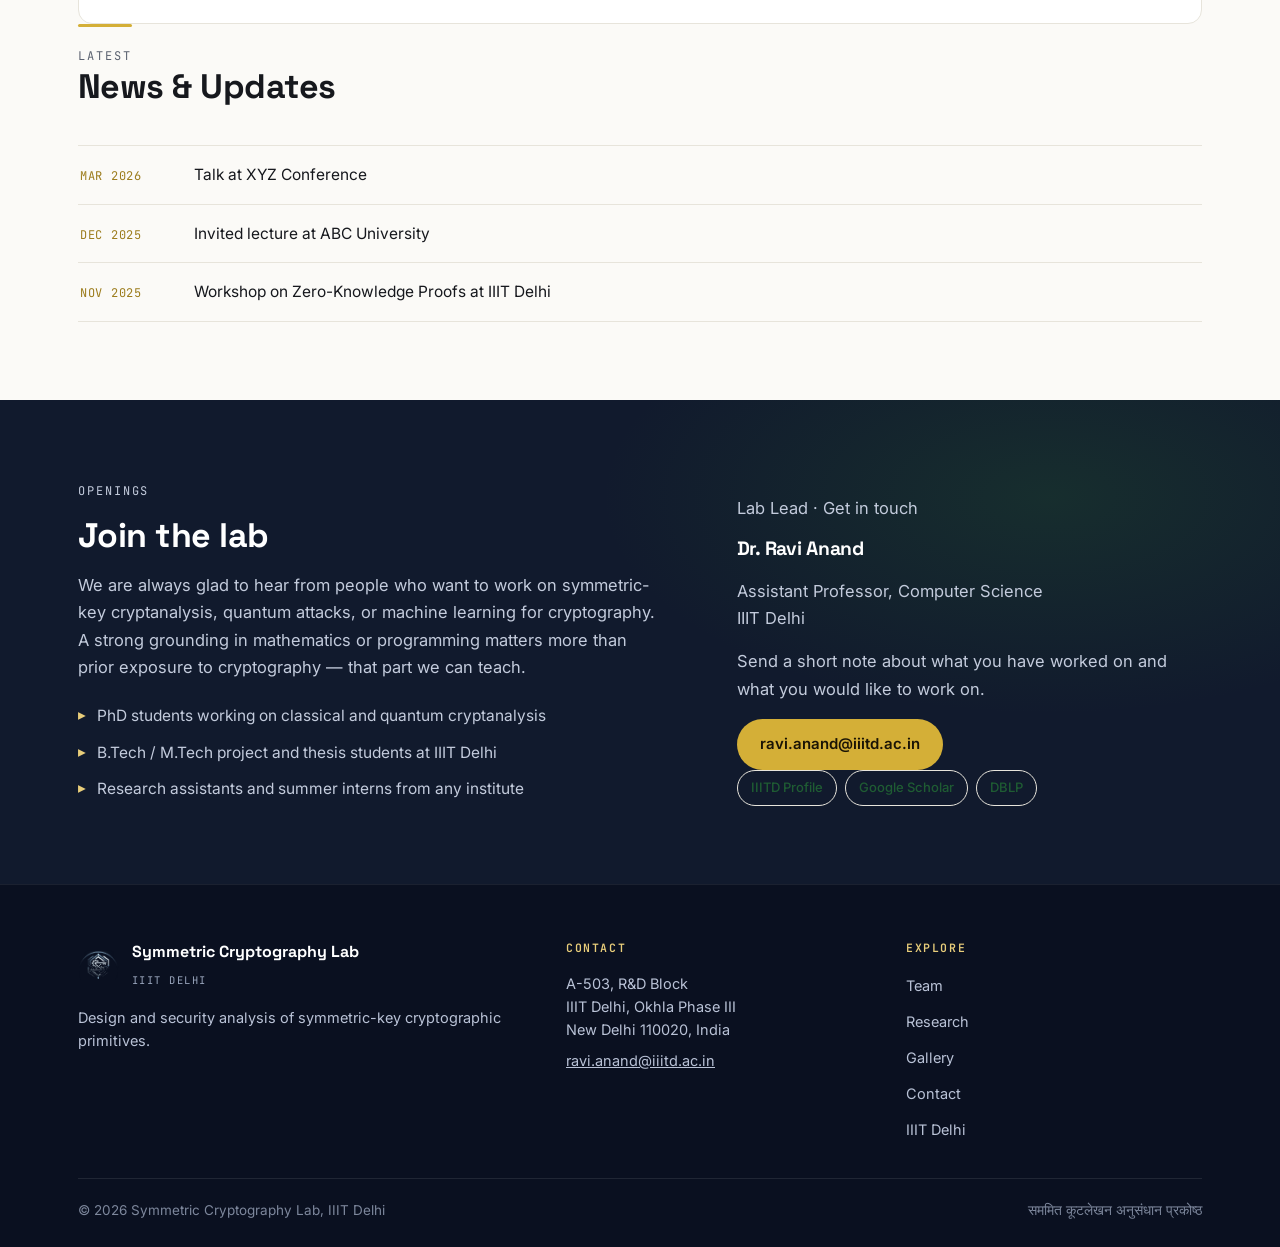
==== commit 6e9ca6d5: "Update index.html" ====
--- a/index.html
+++ b/index.html
@@ -84,155 +84,115 @@
   </div>
 </section>
 
-<!-- ============ RESEARCH AREAS ============ -->
+<!-- ============ RESEARCH + NEWS (one row) ============ -->
 <section class="section" id="research">
-  <div class="shell">
-
-    <div class="section-head">
-      <div class="rule"></div>
-      <p class="eyebrow">What we work on</p>
-      <h2>Research Areas</h2>
-      <p>Four threads that run through most of what the lab does, from classical attacks to learned ones.</p>
-    </div>
-
-    <div class="grid-4">
-
-      <article class="card">
-        <div class="card-icon">
-          <svg viewBox="0 0 24 24" fill="none" stroke="currentColor" stroke-width="1.7" stroke-linecap="round" stroke-linejoin="round">
-            <circle cx="8" cy="12" r="4"/><path d="M12 12h9"/><path d="M17 12v4"/><path d="M20.5 12v3"/>
-          </svg>
-        </div>
-        <h3>Classical Cryptanalysis</h3>
-        <p>Differential, linear, algebraic and fault-based attacks on block and stream ciphers, and the security margins they expose.</p>
-      </article>
-
-      <article class="card">
-        <div class="card-icon">
-          <svg viewBox="0 0 24 24" fill="none" stroke="currentColor" stroke-width="1.7" stroke-linecap="round" stroke-linejoin="round">
-            <circle cx="12" cy="12" r="2.2"/>
-            <ellipse cx="12" cy="12" rx="10" ry="4.4"/>
-            <ellipse cx="12" cy="12" rx="10" ry="4.4" transform="rotate(60 12 12)"/>
-            <ellipse cx="12" cy="12" rx="10" ry="4.4" transform="rotate(120 12 12)"/>
-          </svg>
-        </div>
-        <h3>Quantum Cryptanalysis</h3>
-        <p>Grover- and Simon-based attacks assessed at circuit level, so the cost of a quantum adversary is counted honestly rather than assumed.</p>
-      </article>
-
-      <article class="card">
-        <div class="card-icon">
-          <svg viewBox="0 0 24 24" fill="none" stroke="currentColor" stroke-width="1.7" stroke-linecap="round" stroke-linejoin="round">
-            <path d="M12 2.5 21 7l-9 4.5L3 7z"/><path d="M3 12l9 4.5L21 12"/><path d="M3 17l9 4.5L21 17"/>
-          </svg>
-        </div>
-        <h3>Design of Symmetric Ciphers</h3>
-        <p>New block and stream cipher constructions, including primitives built for homomorphic-encryption-friendly and low-multiplicative-depth settings.</p>
-      </article>
-
-      <article class="card">
-        <div class="card-icon">
-          <svg viewBox="0 0 24 24" fill="none" stroke="currentColor" stroke-width="1.7" stroke-linecap="round" stroke-linejoin="round">
-            <circle cx="5" cy="6" r="2"/><circle cx="5" cy="18" r="2"/><circle cx="12" cy="12" r="2"/><circle cx="19" cy="7" r="2"/><circle cx="19" cy="17" r="2"/>
-            <path d="M7 6.6 10.2 11M7 17.4 10.2 13M14 11.3 17.1 7.8M14 12.8 17.1 16.2"/>
-          </svg>
-        </div>
-        <h3>Machine Learning for Cryptanalysis</h3>
-        <p>Neural distinguishers and learned attack pipelines, and what they can tell us that hand-built distinguishers cannot.</p>
-      </article>
-
-    </div>
-  </div>
-</section>
-
-<!-- ============ NEWS + LAB LEAD ============ -->
-<section class="section tinted">
-  <div class="shell split">
-
-    <div>
-      <div class="section-head" style="margin-bottom:24px">
+  <div class="shell duo">
+
+    <!-- LEFT: research areas, single column -->
+    <div class="duo-main">
+
+      <div class="section-head compact">
+        <div class="rule"></div>
+        <p class="eyebrow">What we work on</p>
+        <h2>Research Areas</h2>
+      </div>
+
+      <div class="stack">
+
+        <article class="card card-row">
+          <div class="card-icon">
+            <svg viewBox="0 0 24 24" fill="none" stroke="currentColor" stroke-width="1.7" stroke-linecap="round" stroke-linejoin="round">
+              <circle cx="8" cy="12" r="4"/><path d="M12 12h9"/><path d="M17 12v4"/><path d="M20.5 12v3"/>
+            </svg>
+          </div>
+          <div>
+            <h3>Classical Cryptanalysis</h3>
+            <p>Differential, linear, algebraic and fault-based attacks on block and stream ciphers, and the security margins they expose.</p>
+          </div>
+        </article>
+
+        <article class="card card-row">
+          <div class="card-icon">
+            <svg viewBox="0 0 24 24" fill="none" stroke="currentColor" stroke-width="1.7" stroke-linecap="round" stroke-linejoin="round">
+              <circle cx="12" cy="12" r="2.2"/>
+              <ellipse cx="12" cy="12" rx="10" ry="4.4"/>
+              <ellipse cx="12" cy="12" rx="10" ry="4.4" transform="rotate(60 12 12)"/>
+              <ellipse cx="12" cy="12" rx="10" ry="4.4" transform="rotate(120 12 12)"/>
+            </svg>
+          </div>
+          <div>
+            <h3>Quantum Cryptanalysis</h3>
+            <p>Grover- and Simon-based attacks assessed at circuit level, so the cost of a quantum adversary is counted honestly rather than assumed.</p>
+          </div>
+        </article>
+
+        <article class="card card-row">
+          <div class="card-icon">
+            <svg viewBox="0 0 24 24" fill="none" stroke="currentColor" stroke-width="1.7" stroke-linecap="round" stroke-linejoin="round">
+              <path d="M12 2.5 21 7l-9 4.5L3 7z"/><path d="M3 12l9 4.5L21 12"/><path d="M3 17l9 4.5L21 17"/>
+            </svg>
+          </div>
+          <div>
+            <h3>Design of Symmetric Ciphers</h3>
+            <p>New block and stream cipher constructions, including primitives built for homomorphic-encryption-friendly and low-multiplicative-depth settings.</p>
+          </div>
+        </article>
+
+        <article class="card card-row">
+          <div class="card-icon">
+            <svg viewBox="0 0 24 24" fill="none" stroke="currentColor" stroke-width="1.7" stroke-linecap="round" stroke-linejoin="round">
+              <circle cx="5" cy="6" r="2"/><circle cx="5" cy="18" r="2"/><circle cx="12" cy="12" r="2"/><circle cx="19" cy="7" r="2"/><circle cx="19" cy="17" r="2"/>
+              <path d="M7 6.6 10.2 11M7 17.4 10.2 13M14 11.3 17.1 7.8M14 12.8 17.1 16.2"/>
+            </svg>
+          </div>
+          <div>
+            <h3>Machine Learning for Cryptanalysis</h3>
+            <p>Neural distinguishers and learned attack pipelines, and what they can tell us that hand-built distinguishers cannot.</p>
+          </div>
+        </article>
+
+      </div>
+    </div>
+
+    <!-- RIGHT: auto-scrolling news -->
+    <aside class="duo-side">
+
+      <div class="section-head compact">
         <div class="rule"></div>
         <p class="eyebrow">Latest</p>
         <h2>News &amp; Updates</h2>
       </div>
 
-      <!-- TODO (Ravi): replace the two placeholder entries below with real items -->
-      <ul class="news-list">
-        <li>
-          <span class="news-date">Mar 2026</span>
-          <span>Talk at XYZ Conference</span>
-        </li>
-        <li>
-          <span class="news-date">Dec 2025</span>
-          <span>Invited lecture at ABC University</span>
-        </li>
-        <li>
-          <span class="news-date">Nov 2025</span>
-          <span>Workshop on Zero-Knowledge Proofs at IIIT Delhi</span>
-        </li>
-      </ul>
-    </div>
-
-    <aside class="pi-card">
-      <p class="role">Lab Lead</p>
-      <h3>Dr. Ravi Anand</h3>
-      <p class="affil">Assistant Professor, Computer Science<br>IIIT Delhi</p>
-      <p>
-        Ph.D., IIT Kharagpur (2021). Works on classical and quantum cryptanalysis of
-        symmetric ciphers, cipher design, and machine learning applied to cryptanalysis.
-      </p>
-      <div class="link-row">
-        <a class="chip" href="https://iiitd.ac.in/ravianand" target="_blank" rel="noopener">IIITD Profile</a>
-        <a class="chip" href="https://scholar.google.com/citations?user=ZB6aUc0AAAAJ&amp;hl=en" target="_blank" rel="noopener">Google Scholar</a>
-        <a class="chip" href="https://dblp.org/pid/203/4259.html" target="_blank" rel="noopener">DBLP</a>
-      </div>
+      <!--
+        The list scrolls by itself once there are more items than fit the box
+        (roughly six or more). With fewer, it simply sits still. Hovering pauses it.
+        TODO (Ravi): replace the two placeholder entries below with real items.
+      -->
+      <div class="news-viewport" id="newsViewport">
+        <div class="news-track">
+          <ul class="news-list">
+            <li>
+              <span class="news-date">Mar 2026</span>
+              <span>Talk at XYZ Conference</span>
+            </li>
+            <li>
+              <span class="news-date">Dec 2025</span>
+              <span>Invited lecture at ABC University</span>
+            </li>
+            <li>
+              <span class="news-date">Nov 2025</span>
+              <span>Workshop on Zero-Knowledge Proofs at IIIT Delhi</span>
+            </li>
+          </ul>
+        </div>
+      </div>
+
     </aside>
 
   </div>
 </section>
 
-<!-- ============ SELECTED PUBLICATIONS ============ -->
-<section class="section">
-  <div class="shell">
-
-    <div class="section-head">
-      <div class="rule"></div>
-      <p class="eyebrow">Selected work</p>
-      <h2>Publications</h2>
-      <p>A few recent results. The complete list lives on DBLP and Google Scholar.</p>
-    </div>
-
-    <!--
-      TODO (Ravi): replace these three entries with real papers.
-      Pattern for each item:
-        <li>
-          <span class="pub-title">Paper title</span>
-          <span class="pub-meta"><span class="venue">VENUE YEAR</span>Author One, Author Two, Author Three</span>
-        </li>
-    -->
-    <ul class="pub-list">
-      <li>
-        <span class="pub-title">Add your first selected paper here</span>
-        <span class="pub-meta"><span class="venue">Venue Year</span>Author list</span>
-      </li>
-      <li>
-        <span class="pub-title">Add your second selected paper here</span>
-        <span class="pub-meta"><span class="venue">Venue Year</span>Author list</span>
-      </li>
-      <li>
-        <span class="pub-title">Add your third selected paper here</span>
-        <span class="pub-meta"><span class="venue">Venue Year</span>Author list</span>
-      </li>
-    </ul>
-
-    <a class="btn btn-solid" href="https://dblp.org/pid/203/4259.html" target="_blank" rel="noopener">
-      View full publication list
-    </a>
-
-  </div>
-</section>
-
-<!-- ============ JOIN US ============ -->
+<!-- ============ JOIN + LAB LEAD ============ -->
 <section class="section dark" id="join">
   <div class="shell join">
 
@@ -253,11 +213,24 @@
       </ul>
     </div>
 
-    <div class="join-cta">
-      <p class="role">Get in touch</p>
-      <p>Send a short note about what you have worked on and what you would like to work on.</p>
-      <a class="btn btn-primary" href="mailto:ravi.anand@iiitd.ac.in">ravi.anand@iiitd.ac.in</a>
-    </div>
+    <aside class="lead-card">
+      <p class="role">Lab Lead · Get in touch</p>
+      <h3>Dr. Ravi Anand</h3>
+      <p class="affil">Assistant Professor, Computer Science<br>IIIT Delhi</p>
+
+      <p class="blurb">
+        Send a short note about what you have worked on and what you would like
+        to work on.
+      </p>
+
+      <a class="btn btn-primary btn-block" href="mailto:ravi.anand@iiitd.ac.in">ravi.anand@iiitd.ac.in</a>
+
+      <div class="link-row">
+        <a class="chip on-dark" href="https://iiitd.ac.in/ravianand" target="_blank" rel="noopener">IIITD Profile</a>
+        <a class="chip on-dark" href="https://scholar.google.com/citations?user=ZB6aUc0AAAAJ&amp;hl=en" target="_blank" rel="noopener">Google Scholar</a>
+        <a class="chip on-dark" href="https://dblp.org/pid/203/4259.html" target="_blank" rel="noopener">DBLP</a>
+      </div>
+    </aside>
 
   </div>
 </section>
@@ -306,5 +279,48 @@
   </div>
 </footer>
 
+<!-- Auto-scroll the news list only when it actually overflows its box. -->
+<script>
+(function () {
+  var vp = document.getElementById('newsViewport');
+  if (!vp) return;
+  if (window.matchMedia('(prefers-reduced-motion: reduce)').matches) return;
+
+  function setup() {
+    var track = vp.querySelector('.news-track');
+    var list  = track.querySelector('.news-list');
+    if (!list) return;
+
+    vp.classList.remove('is-scrolling', 'is-static');
+    var extra = track.querySelector('.news-list[data-clone]');
+    if (extra) track.removeChild(extra);
+
+    // only loop if the content is meaningfully taller than the window;
+    // otherwise let the box shrink to fit instead of showing empty space
+    if (list.scrollHeight <= vp.clientHeight + 16) {
+      vp.classList.add('is-static');
+      return;
+    }
+
+    var clone = list.cloneNode(true);
+    clone.setAttribute('data-clone', '');
+    clone.setAttribute('aria-hidden', 'true');
+    track.appendChild(clone);
+
+    var seconds = Math.max(18, Math.round(list.scrollHeight / 20));
+    vp.style.setProperty('--news-duration', seconds + 's');
+    vp.classList.add('is-scrolling');
+  }
+
+  setup();
+
+  var t;
+  window.addEventListener('resize', function () {
+    clearTimeout(t);
+    t = setTimeout(setup, 200);
+  });
+})();
+</script>
+
 </body>
 </html>
--- a/style.css
+++ b/style.css
@@ -1,424 +1,765 @@
+/* ============================================================
+   Symmetric Cryptography Lab — IIIT Delhi
+   ============================================================ */
+
+/* ---------- TOKENS ---------- */
+:root {
+  --ink:      #0a1020;   /* deep navy-black, matches the logo plate */
+  --ink-2:    #111a2d;
+  --ink-3:    #1b2742;
+  --paper:    #fbfaf7;
+  --paper-2:  #f2f6f1;
+
+  --green:    #2e7d32;
+  --green-d:  #1f5c33;
+  --green-l:  #86d194;   /* on dark */
+
+  --gold:     #d4af37;
+  --gold-d:   #9c7c1c;
+  --gold-l:   #e8cd7a;   /* on dark */
+
+  --text:     #16181d;
+  --muted:    #5b6270;
+  --muted-d:  #9aa6bd;   /* on dark */
+  --line:     #e7e4db;
+
+  --shell:    1180px;
+  --radius:   14px;
+  --sans:     "Inter", "Segoe UI", system-ui, -apple-system, Arial, sans-serif;
+  --display:  "Space Grotesk", "Inter", "Segoe UI", system-ui, sans-serif;
+  --mono:     "JetBrains Mono", ui-monospace, SFMono-Regular, Menlo, monospace;
+}
+
+/* ---------- BASE ---------- */
+* { box-sizing: border-box; }
+
+html { scroll-behavior: smooth; }
+
 body {
-  font-family: "Segoe UI", Arial, sans-serif;
   margin: 0;
-  background-color: #fafaf7;  /* very light warm background */
-  color: #1b1b1b;
-}
-
-.container {
-  max-width: 1100px;
-  margin: auto;
-  padding: 0 20px;
-}
-
-/* NAVBAR */
-nav {
-  background-color: #ffffff;
-  border-bottom: 2px solid #d4af37;  /* gold */
-  padding: 12px 40px;
-  display: flex;
+  font-family: var(--sans);
+  font-size: 16.5px;
+  line-height: 1.65;
+  background: var(--paper);
+  color: var(--text);
+  -webkit-font-smoothing: antialiased;
+}
+
+img { max-width: 100%; display: block; }
+
+a { color: var(--green-d); }
+
+.shell {
+  max-width: var(--shell);
+  margin: 0 auto;
+  padding: 0 28px;
+  width: 100%;
+}
+
+.eyebrow {
+  font-family: var(--mono);
+  font-size: 12px;
+  letter-spacing: .16em;
+  text-transform: uppercase;
+  color: var(--gold-d);
+  margin: 0 0 14px;
+}
+
+.eyebrow.on-dark { color: var(--gold-l); }
+
+h1, h2, h3 {
+  font-family: var(--display);
+  line-height: 1.18;
+  letter-spacing: -0.015em;
+  margin: 0;
+}
+
+.section-head { max-width: 640px; margin-bottom: 38px; }
+
+.section-head h2 {
+  font-size: clamp(26px, 3.2vw, 34px);
+  color: var(--text);
+  margin-bottom: 12px;
+}
+
+.section-head p { color: var(--muted); margin: 0; }
+
+.rule {
+  width: 54px;
+  height: 3px;
+  background: var(--gold);
+  border-radius: 2px;
+  margin-bottom: 20px;
+}
+
+/* ---------- HEADER / NAV ---------- */
+.site-header {
+  background: var(--ink);
+  position: sticky;
+  top: 0;
+  z-index: 60;
+  border-bottom: 1px solid rgba(255,255,255,.07);
+}
+
+.nav {
+  max-width: var(--shell);
+  margin: 0 auto;
+  padding: 12px 28px;
+  display: flex;
+  align-items: center;
   justify-content: space-between;
-  align-items: center;
-}
-
-/* Logo */
-.logo {
-  display: flex;
-  align-items: center;
-  gap: 10px;
-}
-
-.logo img {
-  height: 40px;
-}
-
-.logo span {
-  font-size: 20px;
-  font-weight: bold;
-  color: #2e7d32; /* subtle green */
-}
-
-/* Nav links */
-nav ul {
+  gap: 20px;
+}
+
+.brand {
+  display: flex;
+  align-items: center;
+  gap: 12px;
+  text-decoration: none;
+  min-width: 0;
+}
+
+.brand img { height: 38px; width: auto; flex: none; }
+
+.brand-text { display: flex; flex-direction: column; line-height: 1.15; min-width: 0; }
+
+.brand-name {
+  font-family: var(--display);
+  font-weight: 700;
+  font-size: 16px;
+  color: #fff;
+  letter-spacing: .01em;
+}
+
+.brand-sub {
+  font-family: var(--mono);
+  font-size: 10.5px;
+  letter-spacing: .14em;
+  text-transform: uppercase;
+  color: var(--muted-d);
+}
+
+.nav-links {
   list-style: none;
   display: flex;
-  gap: 20px;
-}
-
-nav a {
-  color: #2e7d32;
+  align-items: center;
+  gap: 28px;
+  margin: 0;
+  padding: 0;
+}
+
+.nav-links a {
+  color: #d6dced;
   text-decoration: none;
+  font-size: 15px;
   font-weight: 500;
-}
-
-nav a:hover {
-  color: #b8962e; /* gold hover */
-}
-
-/* HERO SPLIT */
-.hero-split {
-  display: flex;
-  align-items: center;
+  padding: 6px 0;
+  position: relative;
+  white-space: nowrap;
+}
+
+.nav-links a::after {
+  content: "";
+  position: absolute;
+  left: 0; bottom: 0;
+  width: 0; height: 2px;
+  background: var(--gold);
+  transition: width .22s ease;
+}
+
+.nav-links a:hover { color: #fff; }
+.nav-links a:hover::after,
+.nav-links a[aria-current="page"]::after { width: 100%; }
+.nav-links a[aria-current="page"] { color: #fff; }
+
+/* mobile toggle (CSS-only) */
+.nav-toggle { display: none; }
+
+.nav-burger {
+  display: none;
+  cursor: pointer;
+  padding: 8px;
+  border-radius: 8px;
+}
+
+.nav-burger span {
+  display: block;
+  width: 22px; height: 2px;
+  background: #d6dced;
+  margin: 4px 0;
+  border-radius: 2px;
+}
+
+/* ---------- HERO ---------- */
+.hero {
+  position: relative;
+  background: var(--ink);
+  color: #fff;
+  overflow: hidden;
+  padding: 76px 0 84px;
+}
+
+.hero::before {
+  content: "";
+  position: absolute; inset: 0;
+  background:
+    radial-gradient(760px 420px at 78% 28%, rgba(90,130,200,.20), transparent 62%),
+    radial-gradient(620px 380px at 8% 88%, rgba(46,125,50,.16), transparent 64%);
+  pointer-events: none;
+}
+
+.hero::after {
+  content: "";
+  position: absolute; inset: 0;
+  background-image: repeating-linear-gradient(
+    115deg,
+    rgba(255,255,255,.028) 0 1px,
+    transparent 1px 9px
+  );
+  pointer-events: none;
+}
+
+.hero .shell {
+  position: relative;
+  z-index: 2;
+  display: grid;
+  grid-template-columns: 1.15fr .85fr;
+  gap: 64px;
+  align-items: center;
+}
+
+.hero h1 {
+  font-size: clamp(34px, 4.6vw, 52px);
+  color: #fff;
+  margin-bottom: 14px;
+}
+
+.hero h1 .accent {
+  display: block;
+  color: var(--gold-l);
+}
+
+.hero .devanagari {
+  font-family: var(--sans);
+  font-size: 17px;
+  font-weight: 500;
+  color: var(--green-l);
+  margin: 0 0 22px;
+  letter-spacing: .01em;
+}
+
+.hero p.lead {
+  color: #c3cbdc;
+  font-size: 17px;
+  max-width: 56ch;
+  margin: 0 0 16px;
+}
+
+.hero-actions {
+  display: flex;
+  flex-wrap: wrap;
+  gap: 14px;
+  margin-top: 30px;
+}
+
+.hero-art {
+  display: flex;
   justify-content: center;
-  gap: 60px;
-  padding: 80px;
-  background-color: #f4f8f4; /* very light green tint */
-}
-
-.hero-left img {
-  width: 320px;
-  max-width: 100%;
-}
-
-.hero-right {
-  max-width: 600px;
-}
-
-.hero-right h1 {
-  font-size: 40px;
-  margin-bottom: 10px;
-  color: #1b1b1b;
-}
-
-.hero-right h3 {
-  margin-bottom: 20px;
-  font-weight: normal;
-  color: #2e7d32;
-}
-
-.hero-right p {
-  margin-bottom: 15px;
-  line-height: 1.6;
-}
-
-/* SECTION */
-.research-grid {
-  padding: 60px 80px;
-}
-
-h2 {
-  color: #2e7d32;
-}
-
-/* GRID */
-.grid {
+  align-items: center;
+  position: relative;
+}
+
+.hero-art::before {
+  content: "";
+  position: absolute;
+  width: 78%; aspect-ratio: 1;
+  border-radius: 50%;
+  background: radial-gradient(circle, rgba(120,160,230,.16), transparent 68%);
+}
+
+.hero-art img {
+  position: relative;
+  width: 100%;
+  max-width: 390px;
+  filter: drop-shadow(0 20px 46px rgba(0,0,0,.55));
+}
+
+/* ---------- BUTTONS ---------- */
+.btn {
+  display: inline-flex;
+  align-items: center;
+  gap: 9px;
+  padding: 12px 22px;
+  border-radius: 999px;
+  font-size: 15px;
+  font-weight: 600;
+  text-decoration: none;
+  border: 1.5px solid transparent;
+  transition: transform .18s ease, background .18s ease, border-color .18s ease, color .18s ease;
+}
+
+.btn:hover { transform: translateY(-2px); }
+
+.btn-primary { background: var(--gold); color: #1a1405; }
+.btn-primary:hover { background: var(--gold-l); }
+
+.btn-ghost { border-color: rgba(255,255,255,.35); color: #fff; }
+.btn-ghost:hover { border-color: var(--gold-l); color: var(--gold-l); }
+
+.btn-solid { background: var(--green); color: #fff; }
+.btn-solid:hover { background: var(--green-d); }
+
+/* ---------- SECTIONS ---------- */
+.section { padding: 78px 0; }
+.section.tinted { background: var(--paper-2); }
+
+.section.dark {
+  background: var(--ink-2);
+  color: #fff;
+  position: relative;
+  overflow: hidden;
+}
+
+.section.dark::before {
+  content: "";
+  position: absolute; inset: 0;
+  background: radial-gradient(700px 340px at 82% 20%, rgba(46,125,50,.20), transparent 64%);
+  pointer-events: none;
+}
+
+.section.dark .shell { position: relative; z-index: 2; }
+.section.dark h2 { color: #fff; }
+.section.dark p { color: #c3cbdc; }
+
+/* ---------- RESEARCH CARDS ---------- */
+.grid-4 {
   display: grid;
   grid-template-columns: repeat(2, 1fr);
-  gap: 25px;
-  margin-top: 30px;
-}
-
-/* CARDS */
+  gap: 22px;
+}
+
 .card {
-  background: #ffffff;
-  padding: 30px;
-  border-radius: 10px;
-  text-align: center;
-  font-weight: 500;
-  font-size: 18px;
-
-  /* border: 1.5px solid #d4af37;   */
-  border: 1.5px solid #e6c76b; /* gold border */
-  box-shadow: 0 3px 8px rgba(0,0,0,0.05);
-
-  transition: all 0.2s ease;
+  background: #fff;
+  border: 1px solid var(--line);
+  border-radius: var(--radius);
+  padding: 28px 26px;
+  transition: transform .2s ease, box-shadow .2s ease, border-color .2s ease;
+  position: relative;
+  overflow: hidden;
+}
+
+.card::before {
+  content: "";
+  position: absolute;
+  left: 0; top: 0; bottom: 0;
+  width: 3px;
+  background: var(--gold);
+  transform: scaleY(0);
+  transform-origin: top;
+  transition: transform .25s ease;
 }
 
 .card:hover {
   transform: translateY(-4px);
-  border-color: #b8962e;
-}
-
-/* FOOTER */
-footer {
+  box-shadow: 0 14px 34px rgba(12,20,40,.09);
+  border-color: #ddd8c9;
+}
+
+.card:hover::before { transform: scaleY(1); }
+
+.card-icon {
+  width: 50px; height: 50px;
+  border-radius: 13px;
+  background: linear-gradient(140deg, #eef4ec, #e7eee4);
+  border: 1px solid #dde6d9;
+  display: flex;
+  align-items: center;
+  justify-content: center;
+  margin-bottom: 18px;
+  color: var(--green-d);
+}
+
+.card-icon svg { width: 27px; height: 27px; }
+
+.card h3 {
+  font-size: 18px;
+  margin-bottom: 8px;
+  color: var(--text);
+}
+
+.card p {
+  margin: 0;
+  font-size: 15px;
+  color: var(--muted);
+  line-height: 1.6;
+}
+
+/* ---------- NEWS + PI SPLIT ---------- */
+.split {
+  display: grid;
+  grid-template-columns: 1.35fr 1fr;
+  gap: 46px;
+  align-items: start;
+}
+
+.news-list {
+  list-style: none;
+  margin: 0;
+  padding: 0;
+  border-top: 1px solid var(--line);
+}
+
+.news-list li {
+  display: grid;
+  grid-template-columns: 96px 1fr;
+  gap: 18px;
+  padding: 16px 2px;
+  border-bottom: 1px solid var(--line);
+  font-size: 15.5px;
+  align-items: baseline;
+}
+
+.news-date {
+  font-family: var(--mono);
+  font-size: 12px;
+  letter-spacing: .06em;
+  text-transform: uppercase;
+  color: var(--gold-d);
+  white-space: nowrap;
+}
+
+/* PI card */
+.pi-card {
+  background: #fff;
+  border: 1px solid var(--line);
+  border-radius: var(--radius);
+  padding: 26px;
+  box-shadow: 0 10px 28px rgba(12,20,40,.05);
+}
+
+.pi-card .role {
+  font-family: var(--mono);
+  font-size: 11.5px;
+  letter-spacing: .14em;
+  text-transform: uppercase;
+  color: var(--gold-d);
+  margin: 0 0 10px;
+}
+
+.pi-card h3 { font-size: 21px; margin-bottom: 4px; }
+
+.pi-card .affil {
+  color: var(--muted);
+  font-size: 14.5px;
+  margin: 0 0 16px;
+}
+
+.pi-card p { font-size: 15px; color: var(--muted); margin: 0 0 18px; }
+
+.link-row {
+  display: flex;
+  flex-wrap: wrap;
+  gap: 8px;
+}
+
+.chip {
+  font-size: 13px;
+  font-weight: 500;
+  text-decoration: none;
+  color: var(--green-d);
+  border: 1px solid var(--line);
+  border-radius: 999px;
+  padding: 6px 13px;
+  transition: border-color .18s ease, color .18s ease, background .18s ease;
+}
+
+.chip:hover {
+  border-color: var(--gold);
+  color: var(--gold-d);
+  background: #fffdf6;
+}
+
+/* ---------- PUBLICATIONS ---------- */
+.pub-list {
+  list-style: none;
+  margin: 0 0 26px;
+  padding: 0;
+  display: grid;
+  gap: 14px;
+}
+
+.pub-list li {
+  background: #fff;
+  border: 1px solid var(--line);
+  border-left: 3px solid var(--gold);
+  border-radius: 10px;
+  padding: 18px 22px;
+  transition: transform .18s ease, box-shadow .18s ease;
+}
+
+.pub-list li:hover {
+  transform: translateX(3px);
+  box-shadow: 0 8px 22px rgba(12,20,40,.07);
+}
+
+.pub-title {
+  display: block;
+  font-weight: 600;
+  color: var(--text);
+  margin-bottom: 5px;
+}
+
+.pub-meta { font-size: 14px; color: var(--muted); }
+
+.venue {
+  font-family: var(--mono);
+  font-size: 11.5px;
+  letter-spacing: .08em;
+  text-transform: uppercase;
+  color: var(--green-d);
+  background: var(--paper-2);
+  border-radius: 5px;
+  padding: 2px 8px;
+  margin-right: 8px;
+}
+
+/* ---------- JOIN ---------- */
+.join { display: grid; grid-template-columns: 1.3fr 1fr; gap: 54px; align-items: center; }
+.join h2 { font-size: clamp(26px, 3.2vw, 34px); margin-bottom: 14px; }
+.join p { max-width: 58ch; }
+
+.join-points {
+  list-style: none;
+  margin: 22px 0 0;
+  padding: 0;
+  display: grid;
+  gap: 11px;
+}
+
+.join-points li {
+  display: flex;
+  gap: 11px;
+  align-items: flex-start;
+  color: #c3cbdc;
+  font-size: 15.5px;
+}
+
+.join-points li::before {
+  content: "▸";
+  color: var(--gold-l);
+  flex: none;
+  line-height: 1.55;
+}
+
+.join-cta {
+  background: rgba(255,255,255,.05);
+  border: 1px solid rgba(255,255,255,.13);
+  border-radius: var(--radius);
+  padding: 30px 28px;
   text-align: center;
-  padding: 20px;
-  background-color: #ffffff;
-  border-top: 2px solid #d4af37;
-  color: #555;
-}
-
-
-/* PAGE TITLE */
-.page-title,
-section {
-  padding-left: 80px;
-  padding-right: 80px;
-}
-
-.page-title h1 {
-  color: #2e7d32;
-}
-
-/* 3-COLUMN GRID */
+}
+
+.join-cta .role {
+  font-family: var(--mono);
+  font-size: 11.5px;
+  letter-spacing: .14em;
+  text-transform: uppercase;
+  color: var(--gold-l);
+  margin: 0 0 10px;
+}
+
+.join-cta p { font-size: 15px; margin: 0 0 20px; }
+
+/* ---------- FOOTER ---------- */
+.site-footer {
+  background: var(--ink);
+  color: #b9c2d6;
+  padding: 54px 0 26px;
+  border-top: 1px solid rgba(255,255,255,.07);
+}
+
+.footer-grid {
+  display: grid;
+  grid-template-columns: 1.5fr 1fr 1fr;
+  gap: 44px;
+  padding-bottom: 34px;
+}
+
+.footer-grid h4 {
+  font-family: var(--mono);
+  font-size: 11.5px;
+  letter-spacing: .14em;
+  text-transform: uppercase;
+  color: var(--gold-l);
+  margin: 0 0 14px;
+  font-weight: 600;
+}
+
+.footer-brand { display: flex; align-items: center; gap: 12px; margin-bottom: 14px; }
+.footer-brand img { height: 42px; width: auto; }
+
+.footer-brand strong {
+  font-family: var(--display);
+  font-size: 16px;
+  color: #fff;
+  display: block;
+}
+
+.footer-grid p { margin: 0 0 8px; font-size: 14.5px; line-height: 1.6; }
+
+.footer-links { list-style: none; margin: 0; padding: 0; display: grid; gap: 9px; }
+.footer-links a { color: #b9c2d6; text-decoration: none; font-size: 14.5px; }
+.footer-links a:hover { color: var(--gold-l); }
+
+.footer-bottom {
+  border-top: 1px solid rgba(255,255,255,.09);
+  padding-top: 20px;
+  display: flex;
+  justify-content: space-between;
+  flex-wrap: wrap;
+  gap: 10px;
+  font-size: 13.5px;
+  color: #7d879c;
+}
+
+/* ============================================================
+   INNER PAGES (team.html etc.)
+   ============================================================ */
+.page-title {
+  background: var(--ink-2);
+  color: #fff;
+  padding: 54px 0;
+  position: relative;
+  overflow: hidden;
+}
+
+.page-title::before {
+  content: "";
+  position: absolute; inset: 0;
+  background: radial-gradient(600px 300px at 80% 30%, rgba(46,125,50,.20), transparent 62%);
+}
+
+.page-title .shell { position: relative; z-index: 2; }
+.page-title h1 { font-size: clamp(30px, 4vw, 42px); color: #fff; }
+.page-title p { color: var(--muted-d); margin: 10px 0 0; }
+
 .grid-3 {
   display: grid;
   grid-template-columns: repeat(3, 1fr);
-  gap: 25px;
-  margin-top: 20px;
-}
-
-/* PROFILE CARDS (PhD + Collaborators) */
+  gap: 24px;
+  margin-top: 4px;
+}
+
 .profile-card {
-  background: white;
-  border: 1.5px solid #d4af37;
+  background: #fff;
+  border: 1px solid var(--line);
+  border-radius: var(--radius);
+  padding: 22px;
+  text-align: center;
+  transition: transform .2s ease, box-shadow .2s ease, border-color .2s ease;
+}
+
+.profile-card:hover {
+  transform: translateY(-5px);
+  box-shadow: 0 14px 34px rgba(12,20,40,.09);
+  border-color: #ddd8c9;
+}
+
+.profile-card h3 { font-size: 18px; margin-bottom: 6px; }
+.profile-card p { font-size: 14.5px; color: var(--muted); margin: 0 0 4px; }
+
+.project { font-style: italic; color: var(--green-d); }
+
+/* photo box with hover overlay */
+.img-container {
+  position: relative;
+  width: 100%;
+  height: 235px;
+  display: flex;
+  align-items: center;
+  justify-content: center;
+  background: var(--paper-2);
   border-radius: 10px;
-  padding: 20px;
-  text-align: center;
-}
-
-.profile-card img {
-  width: 100%;
-  height: 260px;
-  object-fit: cover;
-  object-position: top;
-  border-radius: 8px;
-  margin-bottom: 15px;
-}
-
-.profile-card h3 {
-  margin-bottom: 10px;
-}
-
-/* LIST CARDS (Project + Interns) */
-.list-cards {
-  display: flex;
-  flex-direction: column;
-  gap: 20px;
-}
-
-.list-card {
-  background: white;
-  border: 1.5px solid #d4af37;
-  padding: 20px;
-  border-radius: 10px;
-}
-
-.project {
-  font-style: italic;
-  color: #2e7d32;
-  margin-top: 5px;
-}
-
-
-/* SPLIT SECTION */
-.split-section {
-  display: flex;
-  gap: 50px;
-  padding: 60px 80px;
-  align-items: flex-start;
-}
-
-/* LEFT + RIGHT */
-.split-section .left {
-  flex: 2;
-}
-
-.split-section .right {
-  flex: 1;
-}
-
-/* NEWS BOX */
-.news-box {
-  background: white;
-  border: 1.5px solid #d4af37;
-  border-radius: 10px;
-  padding: 20px;
-
-  max-height: 250px;
-  overflow-y: auto;  /* scroll only if needed */
-}
-
-/* NEWS LIST */
-.news-box ul {
-  list-style: none;
-  padding: 0;
-  margin: 0;
-}
-
-.news-box li {
-  margin-bottom: 12px;
-  font-size: 14px;
-  line-height: 1.5;
-}
-
-/* subtle scrollbar (optional) */
-.news-box::-webkit-scrollbar {
-  width: 6px;
-}
-
-.news-box::-webkit-scrollbar-thumb {
-  background: #d4af37;
-  border-radius: 10px;
-}
-
-.news-box li strong {
-  color: #2e7d32;
-}
-
-
-/* IMAGE CONTAINER */
-/* IMAGE CONTAINER */
-.img-container {
-  position: relative;
-  width: 100%;
-  height: 240px;              /* fixed box */
-  display: flex;
-  align-items: center;
+  overflow: hidden;
+  margin-bottom: 16px;
+}
+
+.img-container img { max-width: 100%; max-height: 100%; object-fit: contain; }
+
+.overlay {
+  position: absolute; inset: 0;
+  background: rgba(10, 16, 32, .68);
+  display: flex;
   justify-content: center;
-  background: #f4f4f4;        /* fills empty space nicely */
-  border-radius: 8px;
-  overflow: hidden;           /* ensures overlay fits properly */
-}
-
-/* IMAGE */
-.img-container img {
-  max-width: 100%;
-  max-height: 100%;
-  object-fit: contain;        /* preserves portrait/landscape */
-}
-
-/* OVERLAY (hidden by default) */
-.overlay {
-  position: absolute;
-  top: 0;
-  left: 0;
-  width: 100%;
-  height: 100%;
-  background: rgba(27, 94, 32, 0.6); /* green tint */
-
-  display: flex;
+  align-items: center;
+  gap: 18px;
+  opacity: 0;
+  transition: opacity .28s ease;
+}
+
+.img-container:hover .overlay { opacity: 1; }
+
+.overlay a {
+  background: #fff;
+  color: var(--text);
+  font-size: 18px;
+  width: 40px; height: 40px;
+  display: flex;
+  align-items: center;
   justify-content: center;
-  align-items: center;
-  gap: 20px;
-
-  opacity: 0;
-  transition: opacity 0.3s ease;
-
-  border-radius: 8px;
-}
-
-/* SHOW ON HOVER */
-.img-container:hover .overlay {
-  opacity: 1;
-}
-
-/* ICON LINKS */
-.overlay a {
-  background: white;
-  color: #1b1b1b;
-  font-size: 20px;
-  padding: 10px;
   border-radius: 50%;
   text-decoration: none;
-
-  transition: transform 0.2s ease;
-}
-
-.overlay a:hover {
-  transform: scale(1.2);
-}
-
-/* CARD HOVER EFFECT */
-.profile-card {
-  transition: transform 0.2s ease, box-shadow 0.2s ease;
-}
-
-.profile-card:hover {
-  transform: translateY(-6px);
-  box-shadow: 0 8px 20px rgba(0,0,0,0.1);
-}
-
-
-
-/* KEYFRAMES */
-@keyframes scrollNews {
-  0%   { transform: translateY(0); }
-  100% { transform: translateY(-50%); }
-}
-
-
-
-
-
-
-
-
-
-
-
-
-
-
-
-
-
-
-
-
-
-
-
-
-
-
-
-
-
-
-
-
-/* ========================= */
-/* 📱 MOBILE + TABLET SUPPORT */
-/* ========================= */
-
-@media (max-width: 900px) {
-
-  /* HERO SECTION */
-  .hero-split {
+  transition: transform .2s ease;
+}
+
+.overlay a:hover { transform: scale(1.14); }
+
+/* ============================================================
+   RESPONSIVE
+   ============================================================ */
+@media (max-width: 980px) {
+  .hero .shell { grid-template-columns: 1fr; gap: 40px; }
+  .hero-art { order: -1; }
+  .hero-art img { max-width: 240px; }
+  .split { grid-template-columns: 1fr; gap: 34px; }
+  .join { grid-template-columns: 1fr; gap: 32px; }
+  .footer-grid { grid-template-columns: 1fr 1fr; }
+  .grid-3 { grid-template-columns: repeat(2, 1fr); }
+}
+
+@media (max-width: 760px) {
+  body { font-size: 16px; }
+
+  .nav { padding: 10px 20px; flex-wrap: wrap; }
+  .nav-burger { display: block; }
+
+  .nav-links {
+    flex-basis: 100%;
     flex-direction: column;
-    text-align: center;
-    padding: 40px 20px;
+    align-items: flex-start;
+    gap: 0;
+    max-height: 0;
+    overflow: hidden;
+    transition: max-height .3s ease;
   }
 
-  .hero-left img {
-    width: 220px;
-  }
-
-  /* NAVBAR STACK */
-  nav {
-    flex-direction: column;
-    gap: 10px;
-  }
-
-  nav ul {
-    flex-wrap: wrap;
-    justify-content: center;
-  }
-
-  /* GRID → 1 COLUMN */
-  .grid {
-    grid-template-columns: 1fr;
-  }
-
-  .grid-3 {
-    grid-template-columns: 1fr;
-  }
-
-  /* SECTIONS PADDING */
-  section {
-    padding: 40px 20px;
-  }
-
-  .split-section {
-    flex-direction: column;
-  }
-
-  .news-box {
-    height: auto;
-  }
-
-  .news-box ul {
-    animation: none;
-  }
-}
+  .nav-toggle:checked ~ .nav-links { max-height: 320px; }
+
+  .nav-links li { width: 100%; border-top: 1px solid rgba(255,255,255,.08); }
+  .nav-links a { display: block; padding: 12px 0; }
+  .nav-links a::after { display: none; }
+
+  .shell { padding: 0 20px; }
+  .section { padding: 56px 0; }
+  .hero { padding: 52px 0 60px; }
+
+  .grid-4, .grid-3 { grid-template-columns: 1fr; }
+  .footer-grid { grid-template-columns: 1fr; gap: 30px; }
+
+  .news-list li { grid-template-columns: 1fr; gap: 4px; }
+  .hero-actions .btn { flex: 1 1 auto; justify-content: center; }
+}
+
+@media (prefers-reduced-motion: reduce) {
+  * { transition: none !important; animation: none !important; scroll-behavior: auto !important; }
+}
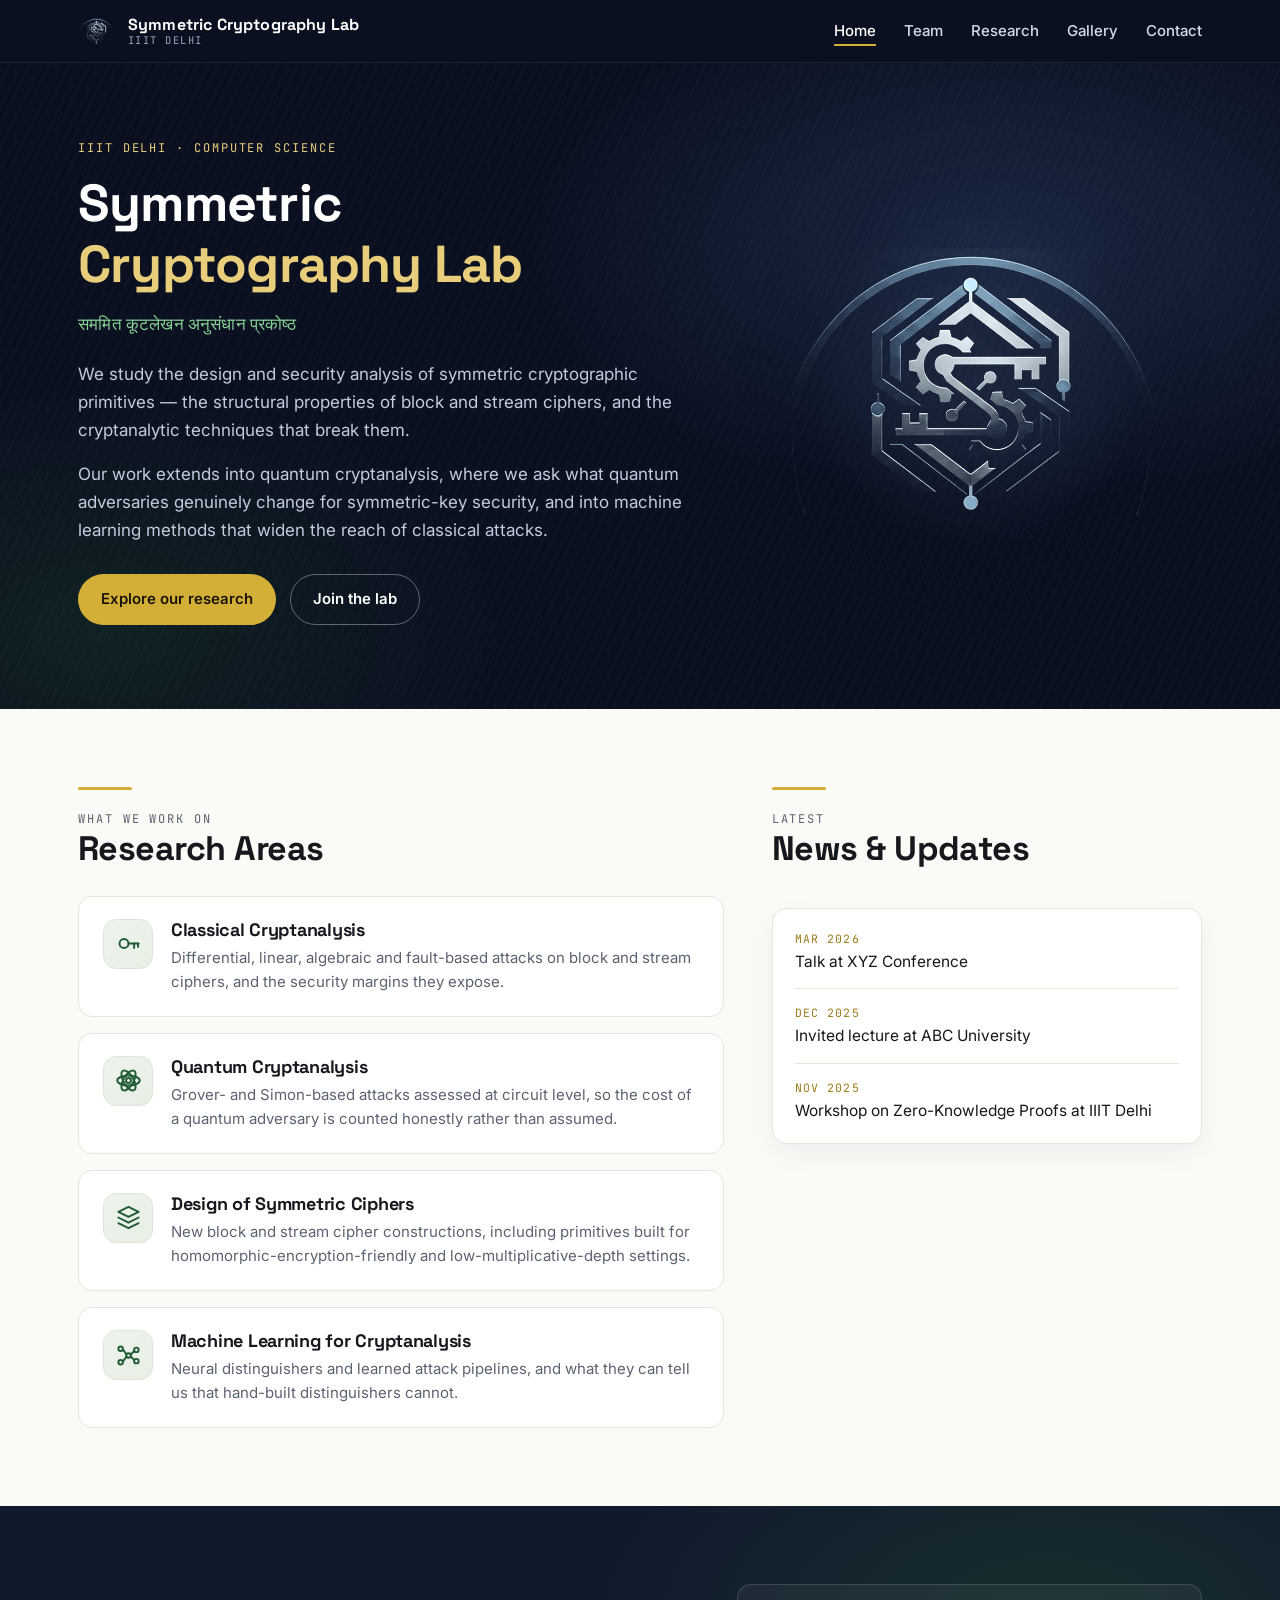
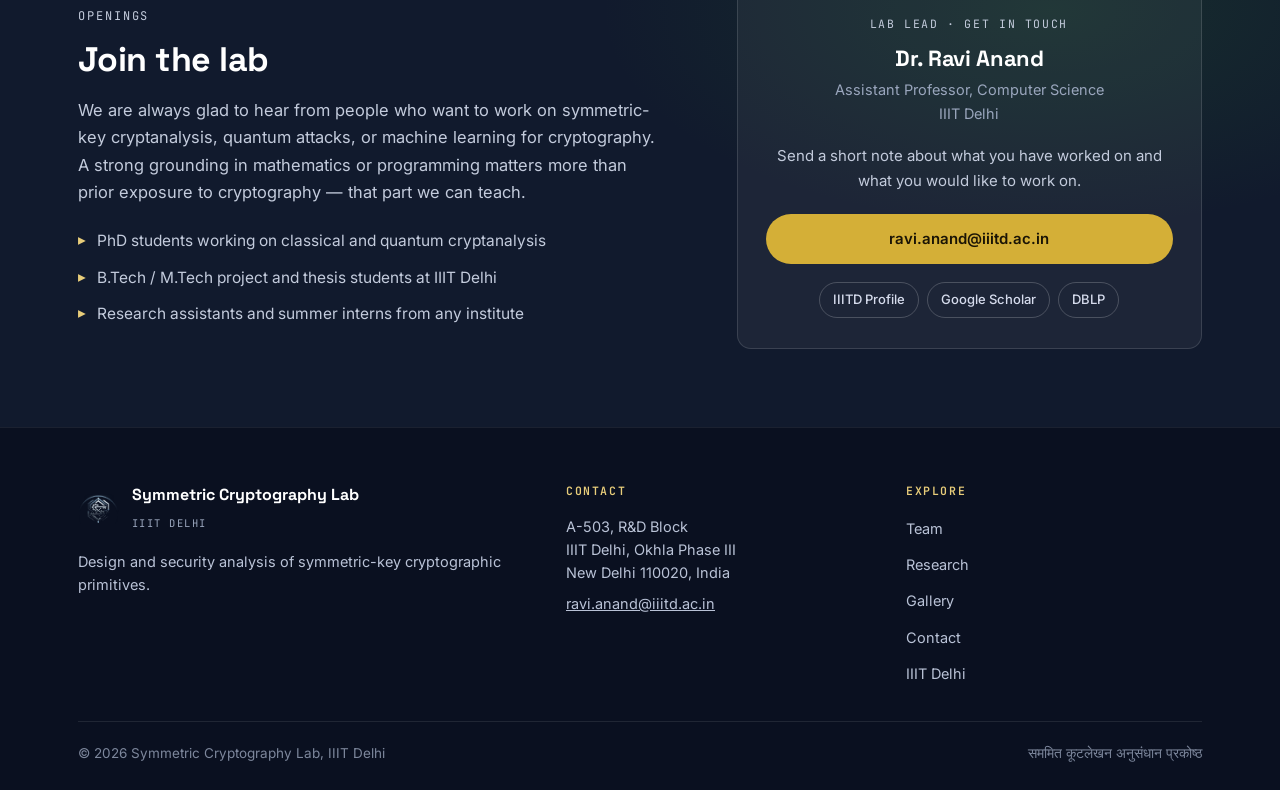
==== commit e5bd3ccb: "Update index.html" ====
--- a/index.html
+++ b/index.html
@@ -164,12 +164,12 @@
       </div>
 
       <!--
-        The list scrolls by itself once there are more items than fit the box
-        (roughly six or more). With fewer, it simply sits still. Hovering pauses it.
+        Loops by itself once the list is taller than the box (roughly 8+ items);
+        below that it sits still. Hovering pauses it. See assets/site.js.
         TODO (Ravi): replace the two placeholder entries below with real items.
       -->
-      <div class="news-viewport" id="newsViewport">
-        <div class="news-track">
+      <div class="news-viewport" data-autoscroll>
+        <div class="scroll-track" data-autoscroll-track>
           <ul class="news-list">
             <li>
               <span class="news-date">Mar 2026</span>
@@ -279,48 +279,7 @@
   </div>
 </footer>
 
-<!-- Auto-scroll the news list only when it actually overflows its box. -->
-<script>
-(function () {
-  var vp = document.getElementById('newsViewport');
-  if (!vp) return;
-  if (window.matchMedia('(prefers-reduced-motion: reduce)').matches) return;
-
-  function setup() {
-    var track = vp.querySelector('.news-track');
-    var list  = track.querySelector('.news-list');
-    if (!list) return;
-
-    vp.classList.remove('is-scrolling', 'is-static');
-    var extra = track.querySelector('.news-list[data-clone]');
-    if (extra) track.removeChild(extra);
-
-    // only loop if the content is meaningfully taller than the window;
-    // otherwise let the box shrink to fit instead of showing empty space
-    if (list.scrollHeight <= vp.clientHeight + 16) {
-      vp.classList.add('is-static');
-      return;
-    }
-
-    var clone = list.cloneNode(true);
-    clone.setAttribute('data-clone', '');
-    clone.setAttribute('aria-hidden', 'true');
-    track.appendChild(clone);
-
-    var seconds = Math.max(18, Math.round(list.scrollHeight / 20));
-    vp.style.setProperty('--news-duration', seconds + 's');
-    vp.classList.add('is-scrolling');
-  }
-
-  setup();
-
-  var t;
-  window.addEventListener('resize', function () {
-    clearTimeout(t);
-    t = setTimeout(setup, 200);
-  });
-})();
-</script>
+<script src="assets/site.js" defer></script>
 
 </body>
 </html>
--- a/style.css
+++ b/style.css
@@ -394,67 +394,128 @@
   line-height: 1.6;
 }
 
-/* ---------- NEWS + PI SPLIT ---------- */
-.split {
+/* ---------- RESEARCH + NEWS ROW ---------- */
+.duo {
   display: grid;
-  grid-template-columns: 1.35fr 1fr;
-  gap: 46px;
-  align-items: start;
+  grid-template-columns: 1.5fr 1fr;
+  gap: 48px;
+  align-items: stretch;
+}
+
+.duo-side { display: flex; flex-direction: column; min-height: 0; }
+
+.section-head.compact { margin-bottom: 26px; }
+
+.stack { display: grid; gap: 16px; }
+
+/* compact horizontal card */
+.card-row {
+  display: flex;
+  gap: 18px;
+  align-items: flex-start;
+  padding: 22px 24px;
+}
+
+.card-row .card-icon { flex: none; margin-bottom: 0; }
+.card-row h3 { margin-bottom: 6px; }
+
+/* ---------- WHITE PANEL (news, team lists) ---------- */
+.panel,
+.news-viewport {
+  background: #fff;
+  border: 1px solid var(--line);
+  border-radius: var(--radius);
+  padding: 6px 22px;
+  box-shadow: 0 10px 28px rgba(12,20,40,.05);
+}
+
+.news-viewport {
+  position: relative;
+  flex: 0 1 auto;
+  max-height: 440px;   /* past this the list loops instead of growing the page */
+  overflow: hidden;
+}
+
+/* manually scrollable panel — for lists people scan for a name */
+.panel {
+  max-height: 430px;
+  overflow-y: auto;
+  overscroll-behavior: contain;
+  scrollbar-width: thin;
+  scrollbar-color: #ddd8c9 transparent;
+}
+
+.panel::-webkit-scrollbar { width: 8px; }
+.panel::-webkit-scrollbar-track { background: transparent; }
+.panel::-webkit-scrollbar-thumb { background: #ddd8c9; border-radius: 8px; }
+.panel::-webkit-scrollbar-thumb:hover { background: var(--gold); }
+
+/* ---------- AUTO-SCROLL (opt in with data-autoscroll) ----------
+   Add the data-autoscroll attribute to a .panel and it loops instead
+   of scrolling by hand. assets/site.js does the measuring.
+------------------------------------------------------------------ */
+[data-autoscroll] {
+  --scroll-duration: 30s;
+  position: relative;
+  overflow: hidden;
+}
+
+/* too few items to loop: the box simply sizes to its content */
+[data-autoscroll].is-static { max-height: none; padding: 4px 22px; }
+
+/* soft fade at the top and bottom edges, only while looping */
+[data-autoscroll].is-scrolling::before,
+[data-autoscroll].is-scrolling::after {
+  content: "";
+  position: absolute;
+  left: 0; right: 0;
+  height: 40px;
+  pointer-events: none;
+  z-index: 2;
+}
+
+[data-autoscroll].is-scrolling::before { top: 0; background: linear-gradient(#fff, rgba(255,255,255,0)); }
+[data-autoscroll].is-scrolling::after  { bottom: 0; background: linear-gradient(rgba(255,255,255,0), #fff); }
+
+[data-autoscroll].is-scrolling .scroll-track {
+  animation: autoScroll var(--scroll-duration) linear infinite;
+  will-change: transform;
+}
+
+[data-autoscroll].is-scrolling:hover .scroll-track,
+[data-autoscroll].is-scrolling:focus-within .scroll-track {
+  animation-play-state: paused;
+}
+
+@keyframes autoScroll {
+  from { transform: translateY(0); }
+  to   { transform: translateY(-50%); }
 }
 
 .news-list {
   list-style: none;
   margin: 0;
   padding: 0;
-  border-top: 1px solid var(--line);
 }
 
 .news-list li {
-  display: grid;
-  grid-template-columns: 96px 1fr;
-  gap: 18px;
-  padding: 16px 2px;
+  padding: 15px 0;
   border-bottom: 1px solid var(--line);
   font-size: 15.5px;
-  align-items: baseline;
-}
+  line-height: 1.5;
+}
+
+.news-list li:last-child { border-bottom: 0; }
 
 .news-date {
+  display: block;
   font-family: var(--mono);
-  font-size: 12px;
-  letter-spacing: .06em;
+  font-size: 11.5px;
+  letter-spacing: .1em;
   text-transform: uppercase;
   color: var(--gold-d);
-  white-space: nowrap;
-}
-
-/* PI card */
-.pi-card {
-  background: #fff;
-  border: 1px solid var(--line);
-  border-radius: var(--radius);
-  padding: 26px;
-  box-shadow: 0 10px 28px rgba(12,20,40,.05);
-}
-
-.pi-card .role {
-  font-family: var(--mono);
-  font-size: 11.5px;
-  letter-spacing: .14em;
-  text-transform: uppercase;
-  color: var(--gold-d);
-  margin: 0 0 10px;
-}
-
-.pi-card h3 { font-size: 21px; margin-bottom: 4px; }
-
-.pi-card .affil {
-  color: var(--muted);
-  font-size: 14.5px;
-  margin: 0 0 16px;
-}
-
-.pi-card p { font-size: 15px; color: var(--muted); margin: 0 0 18px; }
+  margin-bottom: 3px;
+}
 
 .link-row {
   display: flex;
@@ -479,7 +540,15 @@
   background: #fffdf6;
 }
 
-/* ---------- PUBLICATIONS ---------- */
+/* ---------- PUBLICATIONS ----------
+   Not used on the home page. Kept ready for a future publications.html:
+     <ul class="pub-list">
+       <li>
+         <span class="pub-title">Title</span>
+         <span class="pub-meta"><span class="venue">Venue Year</span>Authors</span>
+       </li>
+     </ul>
+------------------------------------- */
 .pub-list {
   list-style: none;
   margin: 0 0 26px;
@@ -551,7 +620,8 @@
   line-height: 1.55;
 }
 
-.join-cta {
+/* lab lead + get in touch, merged */
+.lead-card {
   background: rgba(255,255,255,.05);
   border: 1px solid rgba(255,255,255,.13);
   border-radius: var(--radius);
@@ -559,16 +629,40 @@
   text-align: center;
 }
 
-.join-cta .role {
+.lead-card .role {
   font-family: var(--mono);
   font-size: 11.5px;
   letter-spacing: .14em;
   text-transform: uppercase;
   color: var(--gold-l);
-  margin: 0 0 10px;
-}
-
-.join-cta p { font-size: 15px; margin: 0 0 20px; }
+  margin: 0 0 12px;
+}
+
+.lead-card h3 { font-size: 22px; color: #fff; margin-bottom: 6px; }
+
+.lead-card .affil {
+  font-size: 14.5px;
+  color: var(--muted-d) !important;
+  margin: 0 0 18px;
+}
+
+.lead-card .blurb { font-size: 15px; margin: 0 0 20px; }
+
+.lead-card .link-row { justify-content: center; margin-top: 18px; }
+
+.btn-block { width: 100%; justify-content: center; }
+
+.chip.on-dark {
+  color: #d6dced;
+  border-color: rgba(255,255,255,.2);
+  background: transparent;
+}
+
+.chip.on-dark:hover {
+  border-color: var(--gold-l);
+  color: var(--gold-l);
+  background: rgba(255,255,255,.05);
+}
 
 /* ---------- FOOTER ---------- */
 .site-footer {
@@ -650,6 +744,74 @@
   margin-top: 4px;
 }
 
+/* two equal columns, e.g. project students beside interns */
+.pair {
+  display: grid;
+  grid-template-columns: 1fr 1fr;
+  gap: 40px;
+  align-items: start;
+}
+
+.pair-col h3.col-title {
+  font-family: var(--mono);
+  font-size: 12px;
+  letter-spacing: .14em;
+  text-transform: uppercase;
+  color: var(--gold-d);
+  margin: 0 0 14px;
+  font-weight: 600;
+}
+
+/* ---------- LIST ENTRIES (projects, interns, alumni) ---------- */
+.entry-list { list-style: none; margin: 0; padding: 0; }
+
+.entry-list li {
+  padding: 15px 0;
+  border-bottom: 1px solid var(--line);
+}
+
+.entry-list li:last-child { border-bottom: 0; }
+
+.entry-title {
+  display: block;
+  font-style: italic;
+  font-weight: 600;
+  font-size: 15.5px;
+  line-height: 1.45;
+  color: var(--green-d);
+  margin-bottom: 5px;
+}
+
+.entry-people {
+  display: block;
+  font-size: 14.5px;
+  color: var(--text);
+  line-height: 1.5;
+}
+
+.entry-meta {
+  display: block;
+  font-family: var(--mono);
+  font-size: 11px;
+  letter-spacing: .1em;
+  text-transform: uppercase;
+  color: var(--muted);
+  margin-top: 5px;
+}
+
+/* optional divider for grouping by year as the list grows */
+.entry-list .year {
+  padding: 14px 0 6px;
+  border-bottom: 0;
+  font-family: var(--mono);
+  font-size: 11px;
+  letter-spacing: .14em;
+  text-transform: uppercase;
+  color: var(--gold-d);
+}
+
+.entry-list .year:first-child { padding-top: 6px; }
+
 .profile-card {
   background: #fff;
   border: 1px solid var(--line);
@@ -721,8 +883,10 @@
   .hero .shell { grid-template-columns: 1fr; gap: 40px; }
   .hero-art { order: -1; }
   .hero-art img { max-width: 240px; }
-  .split { grid-template-columns: 1fr; gap: 34px; }
+  .duo { grid-template-columns: 1fr; gap: 40px; }
+  .news-viewport { max-height: 340px; }
   .join { grid-template-columns: 1fr; gap: 32px; }
+  .pair { grid-template-columns: 1fr; gap: 34px; }
   .footer-grid { grid-template-columns: 1fr 1fr; }
   .grid-3 { grid-template-columns: repeat(2, 1fr); }
 }
@@ -756,7 +920,7 @@
   .grid-4, .grid-3 { grid-template-columns: 1fr; }
   .footer-grid { grid-template-columns: 1fr; gap: 30px; }
 
-  .news-list li { grid-template-columns: 1fr; gap: 4px; }
+  .card-row { flex-direction: column; gap: 12px; }
   .hero-actions .btn { flex: 1 1 auto; justify-content: center; }
 }
 
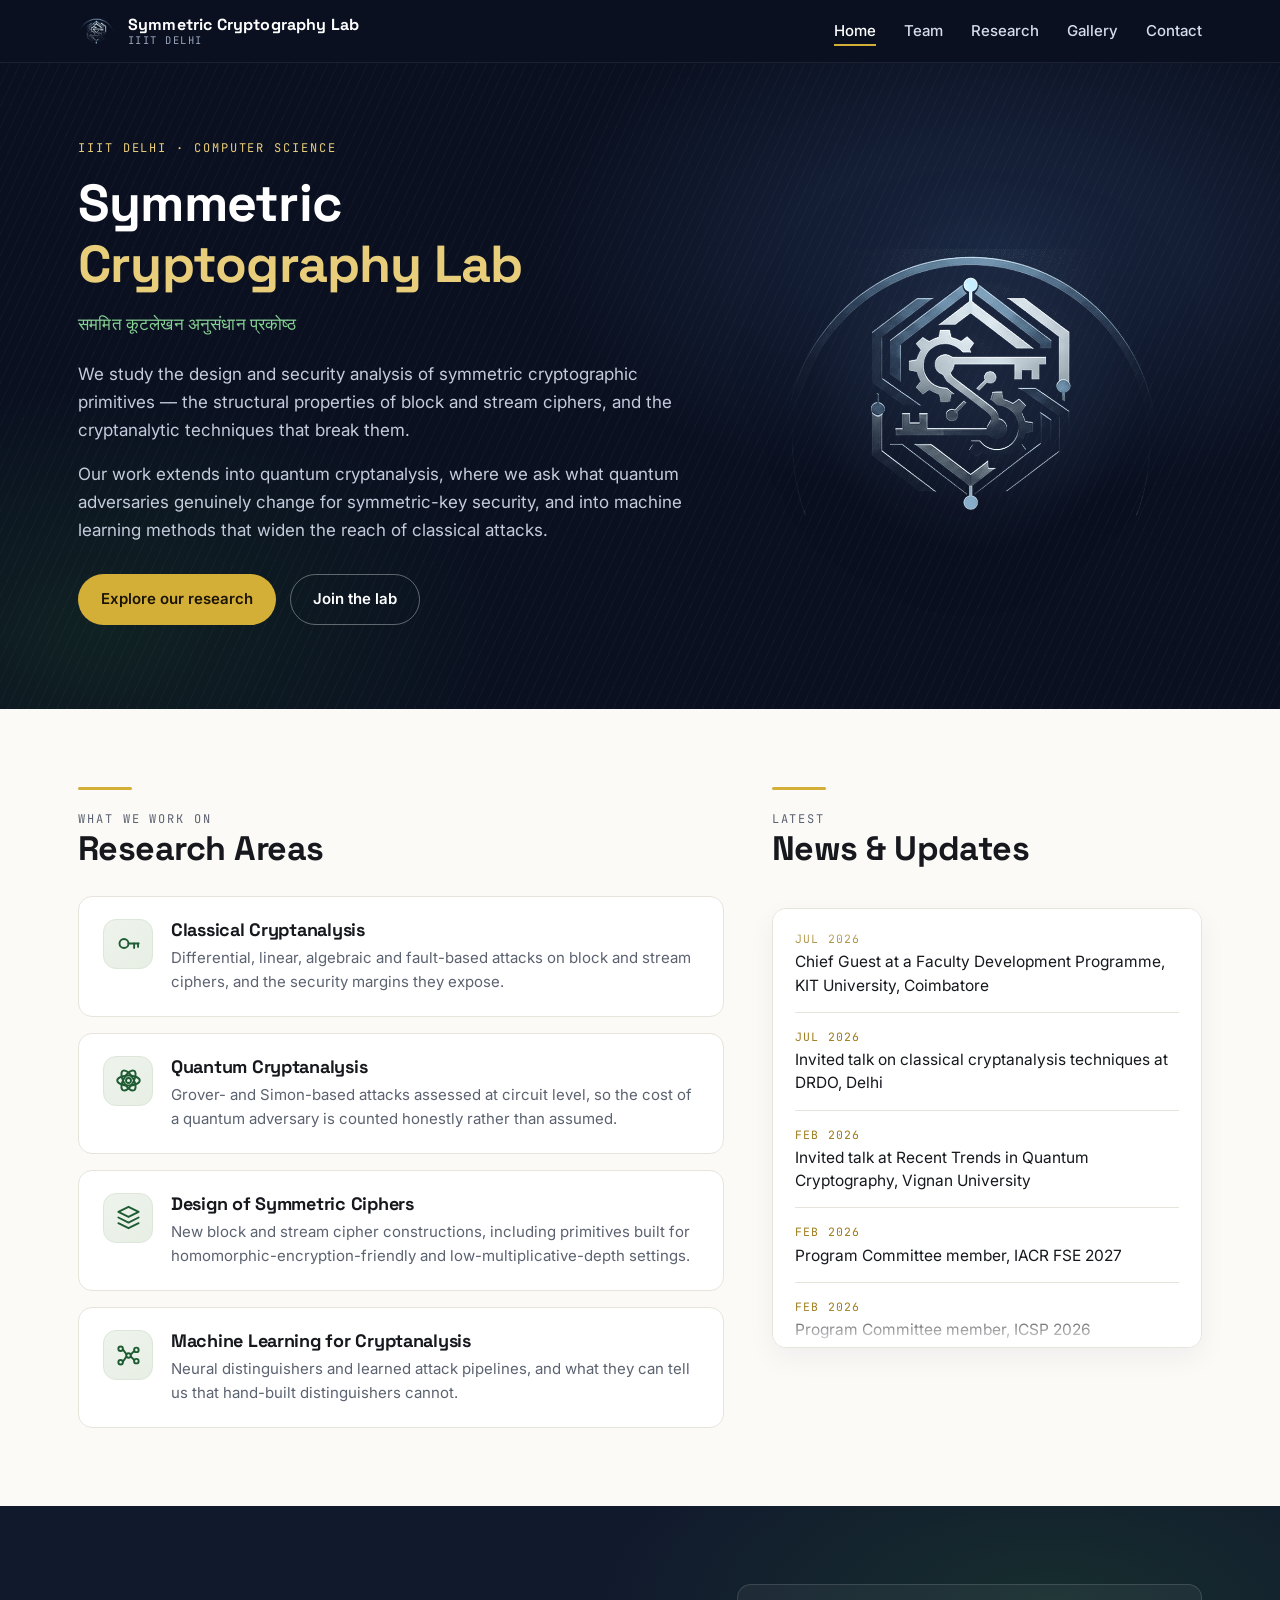
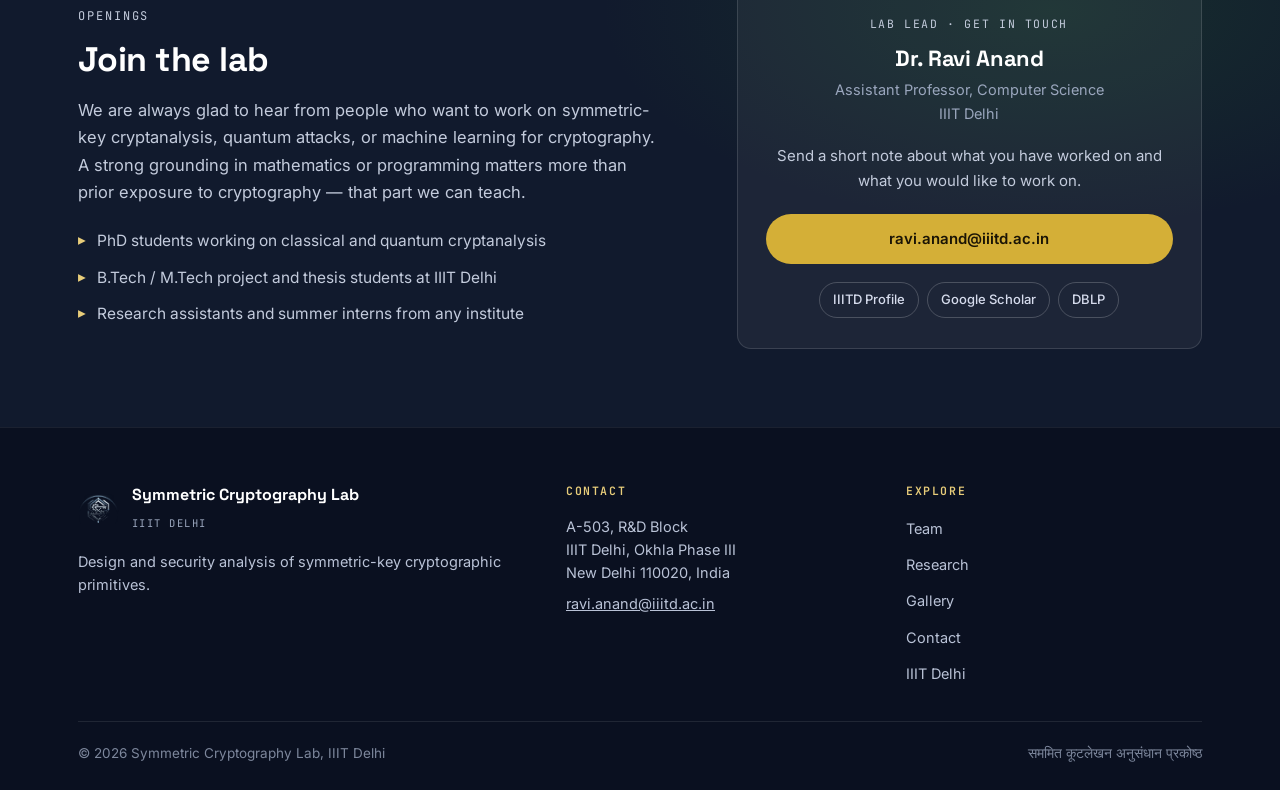
==== commit ed44d8a3: "Update index.html" ====
--- a/index.html
+++ b/index.html
@@ -164,24 +164,47 @@
       </div>
 
       <!--
-        Loops by itself once the list is taller than the box (roughly 8+ items);
-        below that it sits still. Hovering pauses it. See assets/site.js.
-        TODO (Ravi): replace the two placeholder entries below with real items.
+        Loops by itself because the list is taller than the box; hovering pauses it.
+        See assets/site.js. Newest first — add new items at the top.
       -->
       <div class="news-viewport" data-autoscroll>
         <div class="scroll-track" data-autoscroll-track>
           <ul class="news-list">
             <li>
-              <span class="news-date">Mar 2026</span>
-              <span>Talk at XYZ Conference</span>
+              <span class="news-date">Jul 2026</span>
+              <span>Chief Guest at a Faculty Development Programme, KIT University, Coimbatore</span>
+            </li>
+            <li>
+              <span class="news-date">Jul 2026</span>
+              <span>Invited talk on classical cryptanalysis techniques at DRDO, Delhi</span>
+            </li>
+            <li>
+              <span class="news-date">Feb 2026</span>
+              <span>Invited talk at Recent Trends in Quantum Cryptography, Vignan University</span>
+            </li>
+            <li>
+              <span class="news-date">Feb 2026</span>
+              <span>Program Committee member, IACR FSE 2027</span>
+            </li>
+            <li>
+              <span class="news-date">Feb 2026</span>
+              <span>Program Committee member, ICSP 2026</span>
+            </li>
+            <li>
+              <span class="news-date">Jan 2026</span>
+              <span>Anshika Arora and Muthukkumar R joined the lab as PhD scholars</span>
             </li>
             <li>
               <span class="news-date">Dec 2025</span>
-              <span>Invited lecture at ABC University</span>
-            </li>
-            <li>
-              <span class="news-date">Nov 2025</span>
-              <span>Workshop on Zero-Knowledge Proofs at IIIT Delhi</span>
+              <span>Invited talk at CipherStorm 2025, IIIT Bhubaneswar</span>
+            </li>
+            <li>
+              <span class="news-date">Dec 2025</span>
+              <span>Session Chair at INDOCRYPT 2025, IIIT Bhubaneswar</span>
+            </li>
+            <li>
+              <span class="news-date">Aug 2025</span>
+              <span>Sarbani Sen joined the lab as a PhD scholar</span>
             </li>
           </ul>
         </div>
--- a/style.css
+++ b/style.css
@@ -877,6 +877,242 @@
 .overlay a:hover { transform: scale(1.14); }
 
 /* ============================================================
+   RESEARCH PAGE
+   ============================================================ */
+
+/* ---------- AREA BOXES (each scrolls inside a fixed height) ---------- */
+.area-grid {
+  display: grid;
+  grid-template-columns: repeat(2, 1fr);
+  gap: 24px;
+}
+
+.area-box {
+  position: relative;
+  display: flex;
+  flex-direction: column;
+  height: 400px;
+  background: #fff;
+  border: 1px solid var(--line);
+  border-radius: var(--radius);
+  box-shadow: 0 10px 28px rgba(12,20,40,.05);
+  overflow: hidden;
+  transition: border-color .2s ease, box-shadow .2s ease;
+}
+
+/* fade at the foot of the box, so it reads as "there is more below" */
+.area-box::after {
+  content: "";
+  position: absolute;
+  left: 1px;
+  right: 9px;
+  bottom: 0;
+  height: 46px;
+  background: linear-gradient(rgba(255,255,255,0), #fff 78%);
+  pointer-events: none;
+  border-radius: 0 0 var(--radius) var(--radius);
+}
+
+.area-box:hover {
+  border-color: #ddd8c9;
+  box-shadow: 0 14px 34px rgba(12,20,40,.09);
+}
+
+/* header stays put while the body scrolls */
+.area-box-head {
+  flex: none;
+  display: flex;
+  align-items: center;
+  gap: 14px;
+  padding: 20px 24px 16px;
+  border-bottom: 1px solid var(--line);
+}
+
+.area-box-head h3 { font-size: 18px; line-height: 1.3; }
+.area-box-head .card-icon { margin-bottom: 0; flex: none; }
+
+.area-scroll {
+  flex: 1;
+  overflow-y: auto;
+  padding: 18px 24px 22px;
+  overscroll-behavior: contain;
+  scrollbar-width: thin;
+  scrollbar-color: #ddd8c9 transparent;
+}
+
+.area-scroll::-webkit-scrollbar { width: 8px; }
+.area-scroll::-webkit-scrollbar-track { background: transparent; }
+.area-scroll::-webkit-scrollbar-thumb { background: #ddd8c9; border-radius: 8px; }
+.area-scroll::-webkit-scrollbar-thumb:hover { background: var(--gold); }
+
+.framing {
+  font-size: 15.5px;
+  line-height: 1.65;
+  color: var(--text);
+  margin: 0 0 10px;
+}
+
+.framing + .framing { color: var(--muted); font-size: 15px; }
+
+.threads-label {
+  font-family: var(--mono);
+  font-size: 11px;
+  letter-spacing: .14em;
+  text-transform: uppercase;
+  color: var(--muted);
+  margin: 20px 0 12px;
+}
+
+.threads {
+  list-style: none;
+  margin: 0;
+  padding: 0;
+  display: grid;
+  gap: 12px;
+}
+
+.threads li {
+  position: relative;
+  padding-left: 20px;
+  font-size: 15px;
+  line-height: 1.6;
+  color: var(--muted);
+}
+
+.threads li::before {
+  content: "▸";
+  position: absolute;
+  left: 0;
+  top: 0;
+  color: var(--gold);
+  line-height: 1.6;
+}
+
+.threads li strong { color: var(--text); font-weight: 600; }
+
+/* ---------- PUBLICATIONS (click to expand the abstract) ---------- */
+.pub-item {
+  background: #fff;
+  border: 1px solid var(--line);
+  border-left: 3px solid var(--gold);
+  border-radius: 10px;
+  margin-bottom: 14px;
+  transition: box-shadow .18s ease;
+}
+
+.pub-item:hover { box-shadow: 0 8px 22px rgba(12,20,40,.07); }
+
+.pub-item summary {
+  list-style: none;
+  cursor: pointer;
+  padding: 18px 22px;
+  display: grid;
+  grid-template-columns: 1fr 20px;
+  gap: 16px;
+  align-items: start;
+}
+
+.pub-item summary::-webkit-details-marker { display: none; }
+.pub-item summary:hover .pub-title { color: var(--green-d); }
+.pub-item summary:focus-visible { outline: 2px solid var(--gold); outline-offset: -2px; border-radius: 8px; }
+
+.pub-badges {
+  display: flex;
+  flex-wrap: wrap;
+  gap: 8px;
+  align-items: center;
+  margin-bottom: 9px;
+}
+
+.venue {
+  font-family: var(--mono);
+  font-size: 11.5px;
+  letter-spacing: .08em;
+  text-transform: uppercase;
+  color: var(--green-d);
+  background: var(--paper-2);
+  border-radius: 5px;
+  padding: 3px 9px;
+}
+
+.status {
+  font-family: var(--mono);
+  font-size: 11.5px;
+  letter-spacing: .08em;
+  text-transform: uppercase;
+  color: var(--gold-d);
+  border: 1px solid #ecdfb4;
+  background: #fffdf4;
+  border-radius: 5px;
+  padding: 3px 9px;
+}
+
+.pub-title {
+  display: block;
+  font-weight: 600;
+  font-size: 16.5px;
+  line-height: 1.45;
+  color: var(--text);
+  margin-bottom: 7px;
+  transition: color .18s ease;
+}
+
+.pub-authors { display: block; font-size: 14.5px; color: var(--muted); }
+
+.pub-chevron {
+  color: var(--gold-d);
+  font-size: 14px;
+  line-height: 1.6;
+  transition: transform .22s ease;
+  justify-self: end;
+}
+
+.pub-item[open] .pub-chevron { transform: rotate(90deg); }
+
+.pub-abstract {
+  padding: 18px 22px 22px;
+  border-top: 1px solid var(--line);
+}
+
+.pub-abstract h4 {
+  font-family: var(--mono);
+  font-size: 11px;
+  letter-spacing: .14em;
+  text-transform: uppercase;
+  color: var(--gold-d);
+  margin: 0 0 10px;
+  font-weight: 600;
+}
+
+.pub-abstract p {
+  margin: 0;
+  font-size: 15px;
+  line-height: 1.75;
+  color: var(--muted);
+  max-width: 82ch;
+  text-align: justify;
+}
+
+.pub-empty {
+  font-size: 15px;
+  color: var(--muted);
+  margin: 0;
+}
+
+/* closing call to action */
+.cta-band { max-width: 640px; margin: 0 auto; text-align: center; }
+.cta-band h2 { margin-bottom: 14px; }
+.cta-band p { margin: 0 auto 26px; }
+
+.cta-actions {
+  display: flex;
+  gap: 14px;
+  justify-content: center;
+  flex-wrap: wrap;
+}
+
+
+/* ============================================================
    RESPONSIVE
    ============================================================ */
 @media (max-width: 980px) {
@@ -889,6 +1125,9 @@
   .pair { grid-template-columns: 1fr; gap: 34px; }
   .footer-grid { grid-template-columns: 1fr 1fr; }
   .grid-3 { grid-template-columns: repeat(2, 1fr); }
+
+  .area-grid { grid-template-columns: 1fr; }
+  .area-box { height: 360px; }
 }
 
 @media (max-width: 760px) {
